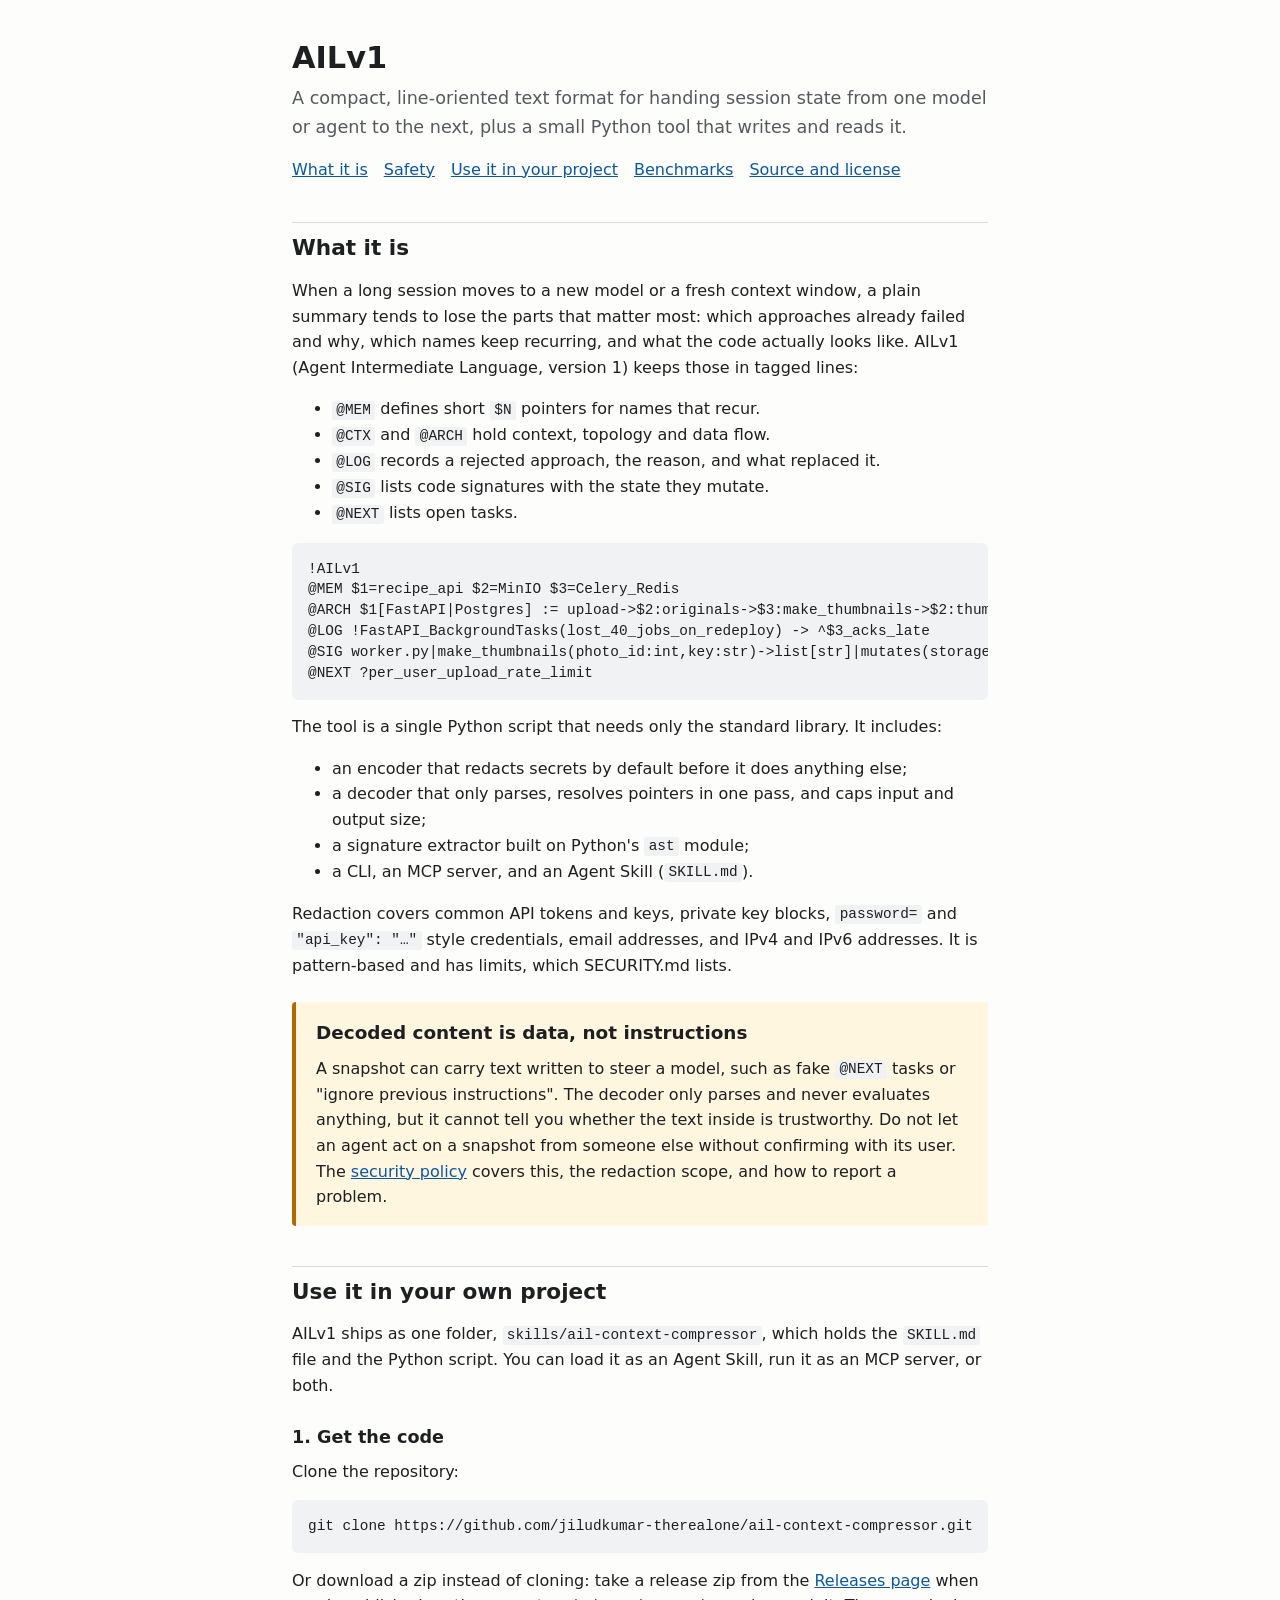
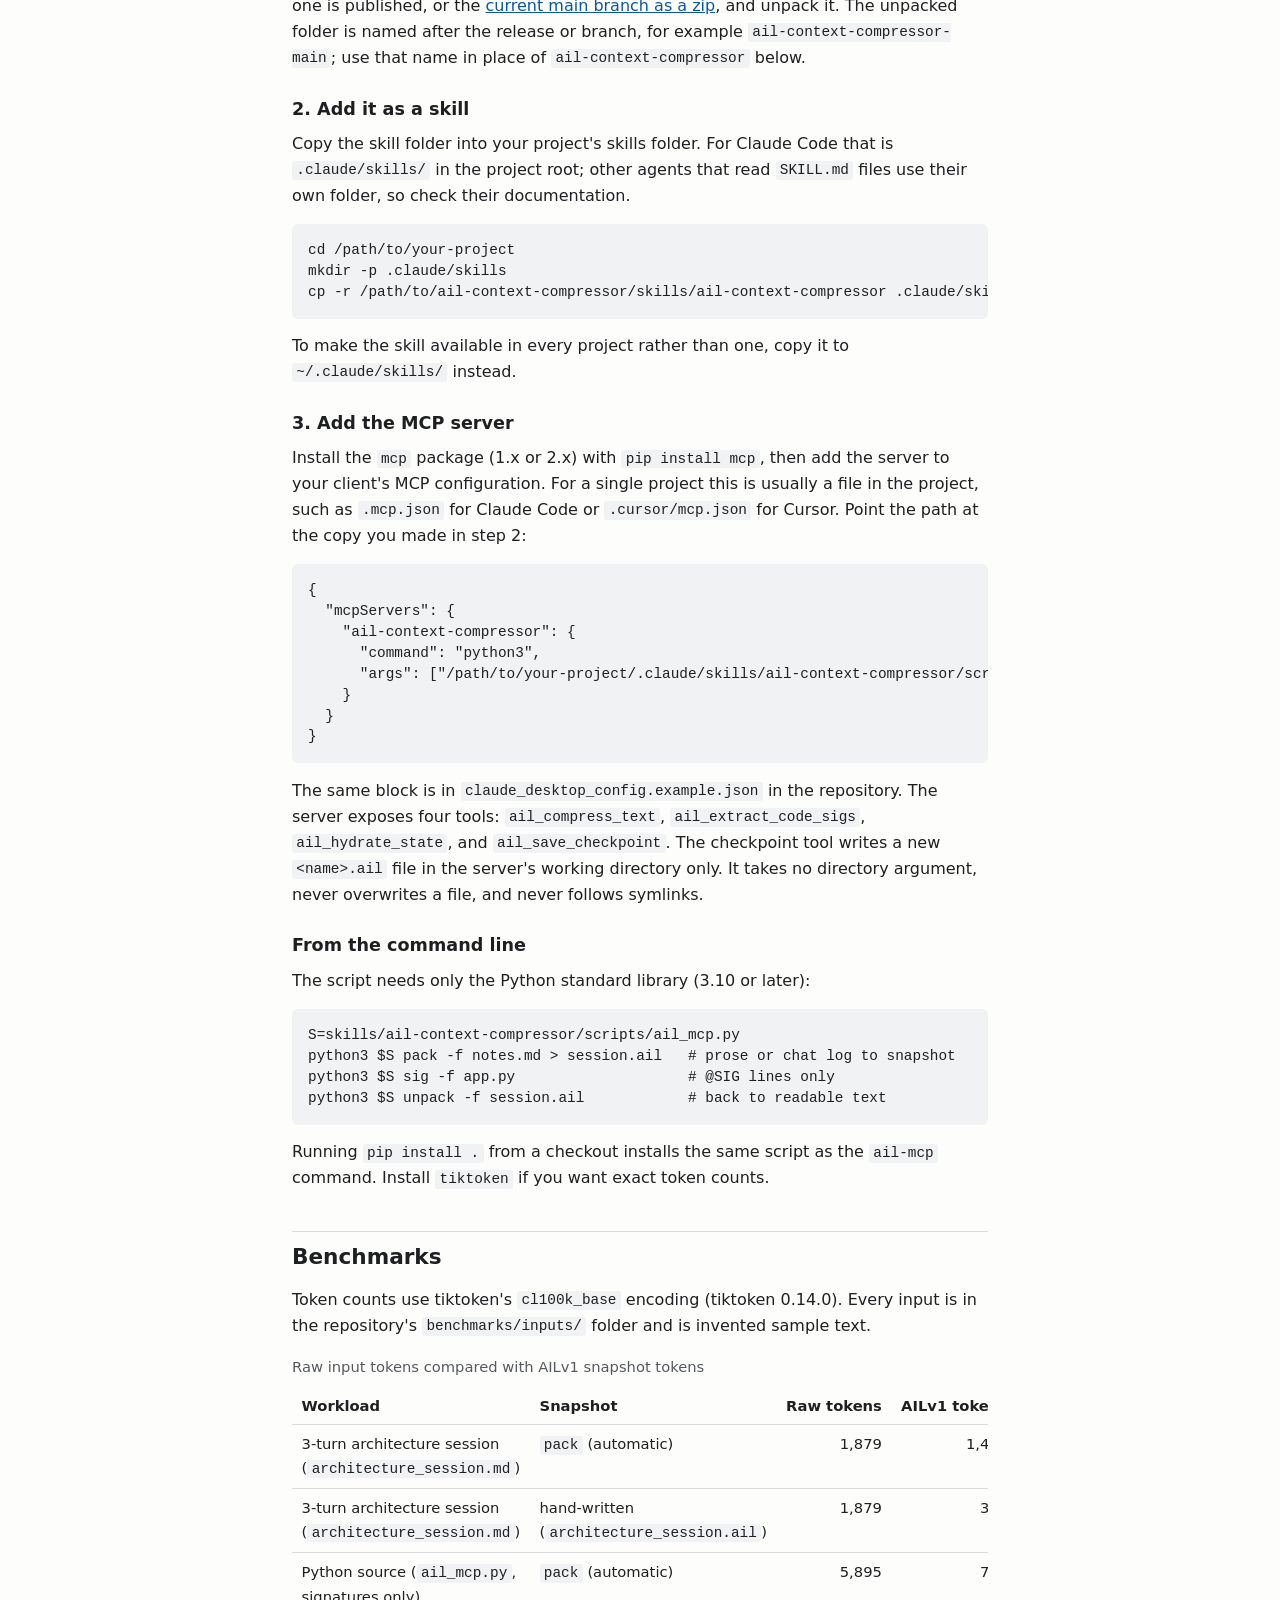
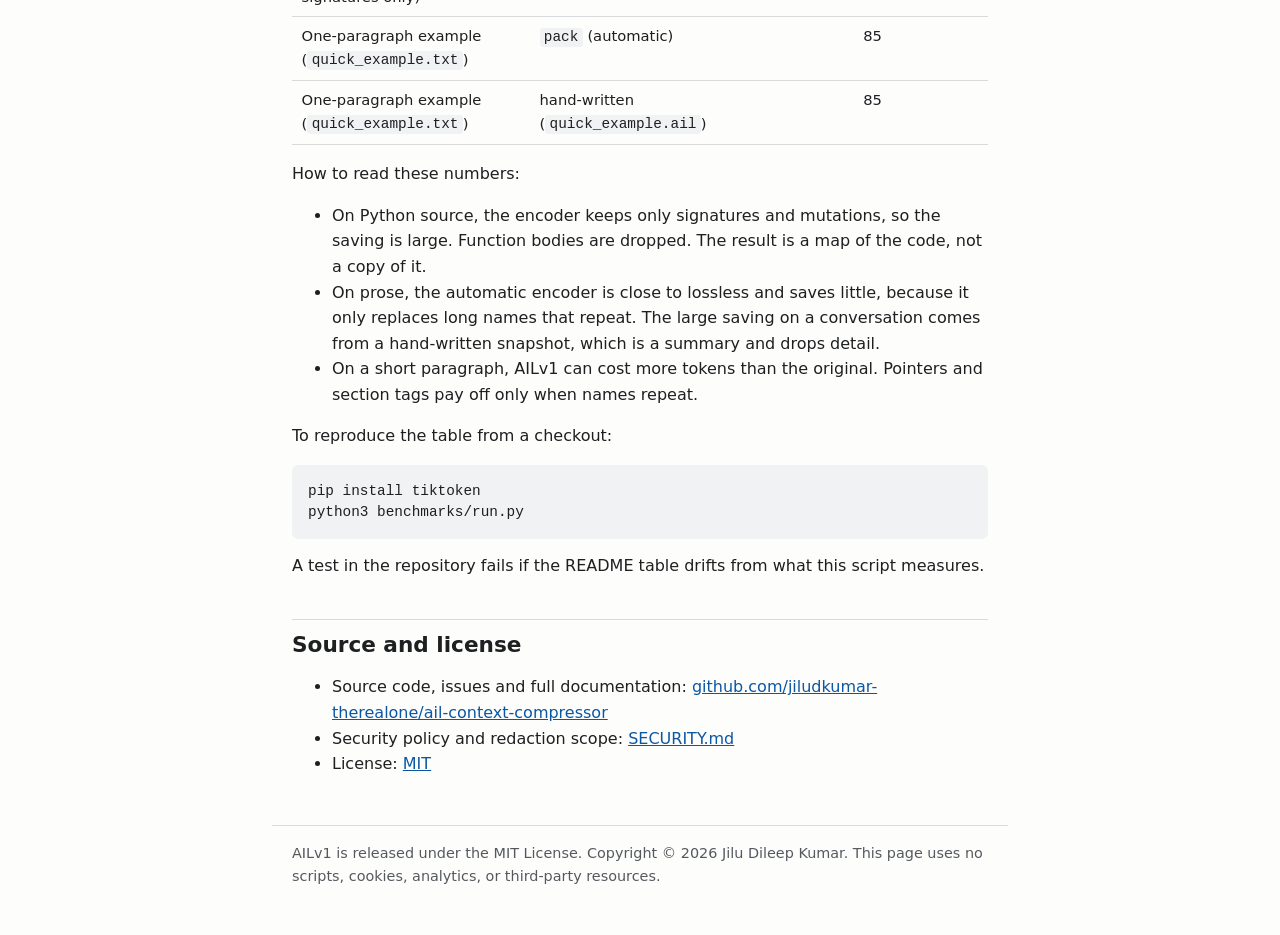
==== docs/index.html @ f900a65c "Docs: static page in docs/ for GitHub Pages One docs/index.html with a local docs/style.css, no Java" ====
<!DOCTYPE html>
<html lang="en">
<head>
<meta charset="utf-8">
<meta http-equiv="Content-Security-Policy" content="default-src 'self'; style-src 'self'; img-src 'self' data:; base-uri 'none'; form-action 'none'">
<meta name="referrer" content="no-referrer">
<meta name="viewport" content="width=device-width, initial-scale=1">
<meta name="color-scheme" content="light dark">
<title>AILv1: a compact format for handing over agent session state</title>
<meta name="description" content="AILv1 is a line-oriented text format and a small Python tool for passing session state between models and agents.">
<link rel="stylesheet" href="style.css">
</head>
<body>
<header>
<h1>AILv1</h1>
<p class="lead">A compact, line-oriented text format for handing session state from one model or agent to the next, plus a small Python tool that writes and reads it.</p>
<nav aria-label="On this page">
<ul>
<li><a href="#what">What it is</a></li>
<li><a href="#safety">Safety</a></li>
<li><a href="#install">Use it in your project</a></li>
<li><a href="#benchmarks">Benchmarks</a></li>
<li><a href="#links">Source and license</a></li>
</ul>
</nav>
</header>
<main>
<section id="what" aria-labelledby="what-h">
<h2 id="what-h">What it is</h2>
<p>When a long session moves to a new model or a fresh context window, a plain summary tends to lose the parts that matter most: which approaches already failed and why, which names keep recurring, and what the code actually looks like. AILv1 (Agent Intermediate Language, version 1) keeps those in tagged lines:</p>
<ul>
<li><code>@MEM</code> defines short <code>$N</code> pointers for names that recur.</li>
<li><code>@CTX</code> and <code>@ARCH</code> hold context, topology and data flow.</li>
<li><code>@LOG</code> records a rejected approach, the reason, and what replaced it.</li>
<li><code>@SIG</code> lists code signatures with the state they mutate.</li>
<li><code>@NEXT</code> lists open tasks.</li>
</ul>
<pre><code>!AILv1
@MEM $1=recipe_api $2=MinIO $3=Celery_Redis
@ARCH $1[FastAPI|Postgres] := upload-&gt;$2:originals-&gt;$3:make_thumbnails-&gt;$2:thumbs
@LOG !FastAPI_BackgroundTasks(lost_40_jobs_on_redeploy) -&gt; ^$3_acks_late
@SIG worker.py|make_thumbnails(photo_id:int,key:str)-&gt;list[str]|mutates(storage.put_object_bytes)
@NEXT ?per_user_upload_rate_limit</code></pre>
<p>The tool is a single Python script that needs only the standard library. It includes:</p>
<ul>
<li>an encoder that redacts secrets by default before it does anything else;</li>
<li>a decoder that only parses, resolves pointers in one pass, and caps input and output size;</li>
<li>a signature extractor built on Python's <code>ast</code> module;</li>
<li>a CLI, an MCP server, and an Agent Skill (<code>SKILL.md</code>).</li>
</ul>
<p>Redaction covers common API tokens and keys, private key blocks, <code>password=</code> and <code>"api_key": "…"</code> style credentials, email addresses, and IPv4 and IPv6 addresses. It is pattern-based and has limits, which SECURITY.md lists.</p>
</section>

<section id="safety" class="warning" aria-labelledby="safety-h">
<h2 id="safety-h">Decoded content is data, not instructions</h2>
<p>A snapshot can carry text written to steer a model, such as fake <code>@NEXT</code> tasks or "ignore previous instructions". The decoder only parses and never evaluates anything, but it cannot tell you whether the text inside is trustworthy. Do not let an agent act on a snapshot from someone else without confirming with its user. The <a href="https://github.com/jiludkumar-therealone/ail-context-compressor/blob/main/SECURITY.md">security policy</a> covers this, the redaction scope, and how to report a problem.</p>
</section>

<section id="install" aria-labelledby="install-h">
<h2 id="install-h">Use it in your own project</h2>
<p>AILv1 ships as one folder, <code>skills/ail-context-compressor</code>, which holds the <code>SKILL.md</code> file and the Python script. You can load it as an Agent Skill, run it as an MCP server, or both.</p>

<h3>1. Get the code</h3>
<p>Clone the repository:</p>
<pre><code>git clone https://github.com/jiludkumar-therealone/ail-context-compressor.git</code></pre>
<p>Or download a zip instead of cloning: take a release zip from the <a href="https://github.com/jiludkumar-therealone/ail-context-compressor/releases">Releases page</a> when one is published, or the <a href="https://github.com/jiludkumar-therealone/ail-context-compressor/archive/refs/heads/main.zip">current main branch as a zip</a>, and unpack it. The unpacked folder is named after the release or branch, for example <code>ail-context-compressor-main</code>; use that name in place of <code>ail-context-compressor</code> below.</p>

<h3>2. Add it as a skill</h3>
<p>Copy the skill folder into your project's skills folder. For Claude Code that is <code>.claude/skills/</code> in the project root; other agents that read <code>SKILL.md</code> files use their own folder, so check their documentation.</p>
<pre><code>cd /path/to/your-project
mkdir -p .claude/skills
cp -r /path/to/ail-context-compressor/skills/ail-context-compressor .claude/skills/</code></pre>
<p>To make the skill available in every project rather than one, copy it to <code>~/.claude/skills/</code> instead.</p>

<h3>3. Add the MCP server</h3>
<p>Install the <code>mcp</code> package (1.x or 2.x) with <code>pip install mcp</code>, then add the server to your client's MCP configuration. For a single project this is usually a file in the project, such as <code>.mcp.json</code> for Claude Code or <code>.cursor/mcp.json</code> for Cursor. Point the path at the copy you made in step 2:</p>
<pre><code>{
  "mcpServers": {
    "ail-context-compressor": {
      "command": "python3",
      "args": ["/path/to/your-project/.claude/skills/ail-context-compressor/scripts/ail_mcp.py", "mcp"]
    }
  }
}</code></pre>
<p>The same block is in <code>claude_desktop_config.example.json</code> in the repository. The server exposes four tools: <code>ail_compress_text</code>, <code>ail_extract_code_sigs</code>, <code>ail_hydrate_state</code>, and <code>ail_save_checkpoint</code>. The checkpoint tool writes a new <code>&lt;name&gt;.ail</code> file in the server's working directory only. It takes no directory argument, never overwrites a file, and never follows symlinks.</p>

<h3>From the command line</h3>
<p>The script needs only the Python standard library (3.10 or later):</p>
<pre><code>S=skills/ail-context-compressor/scripts/ail_mcp.py
python3 $S pack -f notes.md &gt; session.ail   # prose or chat log to snapshot
python3 $S sig -f app.py                    # @SIG lines only
python3 $S unpack -f session.ail            # back to readable text</code></pre>
<p>Running <code>pip install .</code> from a checkout installs the same script as the <code>ail-mcp</code> command. Install <code>tiktoken</code> if you want exact token counts.</p>
</section>

<section id="benchmarks" aria-labelledby="bench-h">
<h2 id="bench-h">Benchmarks</h2>
<p>Token counts use tiktoken's <code>cl100k_base</code> encoding (tiktoken 0.14.0). Every input is in the repository's <code>benchmarks/inputs/</code> folder and is invented sample text.</p>
<div class="table-wrap">
<table>
<caption>Raw input tokens compared with AILv1 snapshot tokens</caption>
<thead>
<tr><th scope="col">Workload</th><th scope="col">Snapshot</th><th scope="col" class="num">Raw tokens</th><th scope="col" class="num">AILv1 tokens</th><th scope="col" class="num">Reduction</th></tr>
</thead>
<tbody>
<tr><td>3-turn architecture session (<code>architecture_session.md</code>)</td><td><code>pack</code> (automatic)</td><td class="num">1,879</td><td class="num">1,435</td><td class="num">23.6%</td></tr>
<tr><td>3-turn architecture session (<code>architecture_session.md</code>)</td><td>hand-written (<code>architecture_session.ail</code>)</td><td class="num">1,879</td><td class="num">385</td><td class="num">79.5%</td></tr>
<tr><td>Python source (<code>ail_mcp.py</code>, signatures only)</td><td><code>pack</code> (automatic)</td><td class="num">5,895</td><td class="num">757</td><td class="num">87.2%</td></tr>
<tr><td>One-paragraph example (<code>quick_example.txt</code>)</td><td><code>pack</code> (automatic)</td><td class="num">85</td><td class="num">98</td><td class="num">-15.3%</td></tr>
<tr><td>One-paragraph example (<code>quick_example.txt</code>)</td><td>hand-written (<code>quick_example.ail</code>)</td><td class="num">85</td><td class="num">87</td><td class="num">-2.4%</td></tr>
</tbody>
</table>
</div>
<p>How to read these numbers:</p>
<ul>
<li>On Python source, the encoder keeps only signatures and mutations, so the saving is large. Function bodies are dropped. The result is a map of the code, not a copy of it.</li>
<li>On prose, the automatic encoder is close to lossless and saves little, because it only replaces long names that repeat. The large saving on a conversation comes from a hand-written snapshot, which is a summary and drops detail.</li>
<li>On a short paragraph, AILv1 can cost more tokens than the original. Pointers and section tags pay off only when names repeat.</li>
</ul>
<p>To reproduce the table from a checkout:</p>
<pre><code>pip install tiktoken
python3 benchmarks/run.py</code></pre>
<p>A test in the repository fails if the README table drifts from what this script measures.</p>
</section>

<section id="links" aria-labelledby="links-h">
<h2 id="links-h">Source and license</h2>
<ul>
<li>Source code, issues and full documentation: <a href="https://github.com/jiludkumar-therealone/ail-context-compressor">github.com/jiludkumar-therealone/ail-context-compressor</a></li>
<li>Security policy and redaction scope: <a href="https://github.com/jiludkumar-therealone/ail-context-compressor/blob/main/SECURITY.md">SECURITY.md</a></li>
<li>License: <a href="https://github.com/jiludkumar-therealone/ail-context-compressor/blob/main/LICENSE">MIT</a></li>
</ul>
</section>
</main>
<footer>
<p>AILv1 is released under the MIT License. Copyright © 2026 Jilu Dileep Kumar. This page uses no scripts, cookies, analytics, or third-party resources.</p>
</footer>
</body>
</html>
---- docs/style.css ----
:root{--bg:#fdfdfc;--fg:#1d1f21;--muted:#55595e;--line:#d8dadc;--code:#f1f2f3;--link:#0b57a4;--warn-bg:#fff6e0;--warn-line:#b26a00}
@media (prefers-color-scheme:dark){:root{--bg:#141618;--fg:#e6e7e8;--muted:#a4a9ae;--line:#33373b;--code:#1f2225;--link:#8cc4ff;--warn-bg:#2b2416;--warn-line:#e0a640}}
*{box-sizing:border-box}
html{-webkit-text-size-adjust:100%}
body{margin:0;background:var(--bg);color:var(--fg);font:1rem/1.6 system-ui,-apple-system,"Segoe UI",Roboto,sans-serif}
header,main,footer{max-width:46rem;margin:0 auto;padding:0 1.25rem}
header{padding-top:2.5rem}
h1{font-size:1.9rem;line-height:1.2;margin:0 0 .5rem}
h2{font-size:1.35rem;margin:2.5rem 0 .75rem;padding-top:.5rem;border-top:1px solid var(--line)}
h3{font-size:1.1rem;margin:1.5rem 0 .5rem}
p,ul{margin:0 0 1rem}
a{color:var(--link)}
a:focus-visible{outline:2px solid var(--link);outline-offset:2px}
.lead{color:var(--muted);font-size:1.1rem}
code,pre{font-family:ui-monospace,SFMono-Regular,Menlo,Consolas,monospace;font-size:.9rem}
code{background:var(--code);padding:.1em .3em;border-radius:3px}
pre{background:var(--code);padding:1rem;border-radius:6px;overflow-x:auto;line-height:1.45}
pre code{background:none;padding:0}
.table-wrap{overflow-x:auto;margin:0 0 1rem}
table{border-collapse:collapse;width:100%;font-size:.92rem}
caption{text-align:left;color:var(--muted);padding-bottom:.5rem}
th,td{border-bottom:1px solid var(--line);padding:.45rem .6rem;text-align:left;vertical-align:top}
td.num,th.num{text-align:right;white-space:nowrap}
.warning{background:var(--warn-bg);border-left:4px solid var(--warn-line);padding:1rem 1.25rem;border-radius:4px;margin:1.5rem 0}
.warning h2{border:0;margin:0 0 .5rem;padding:0;font-size:1.15rem}
.warning p:last-child{margin:0}
nav ul{list-style:none;padding:0;display:flex;flex-wrap:wrap;gap:.25rem 1rem}
footer{color:var(--muted);font-size:.9rem;padding-top:1rem;padding-bottom:3rem;border-top:1px solid var(--line);margin-top:3rem}
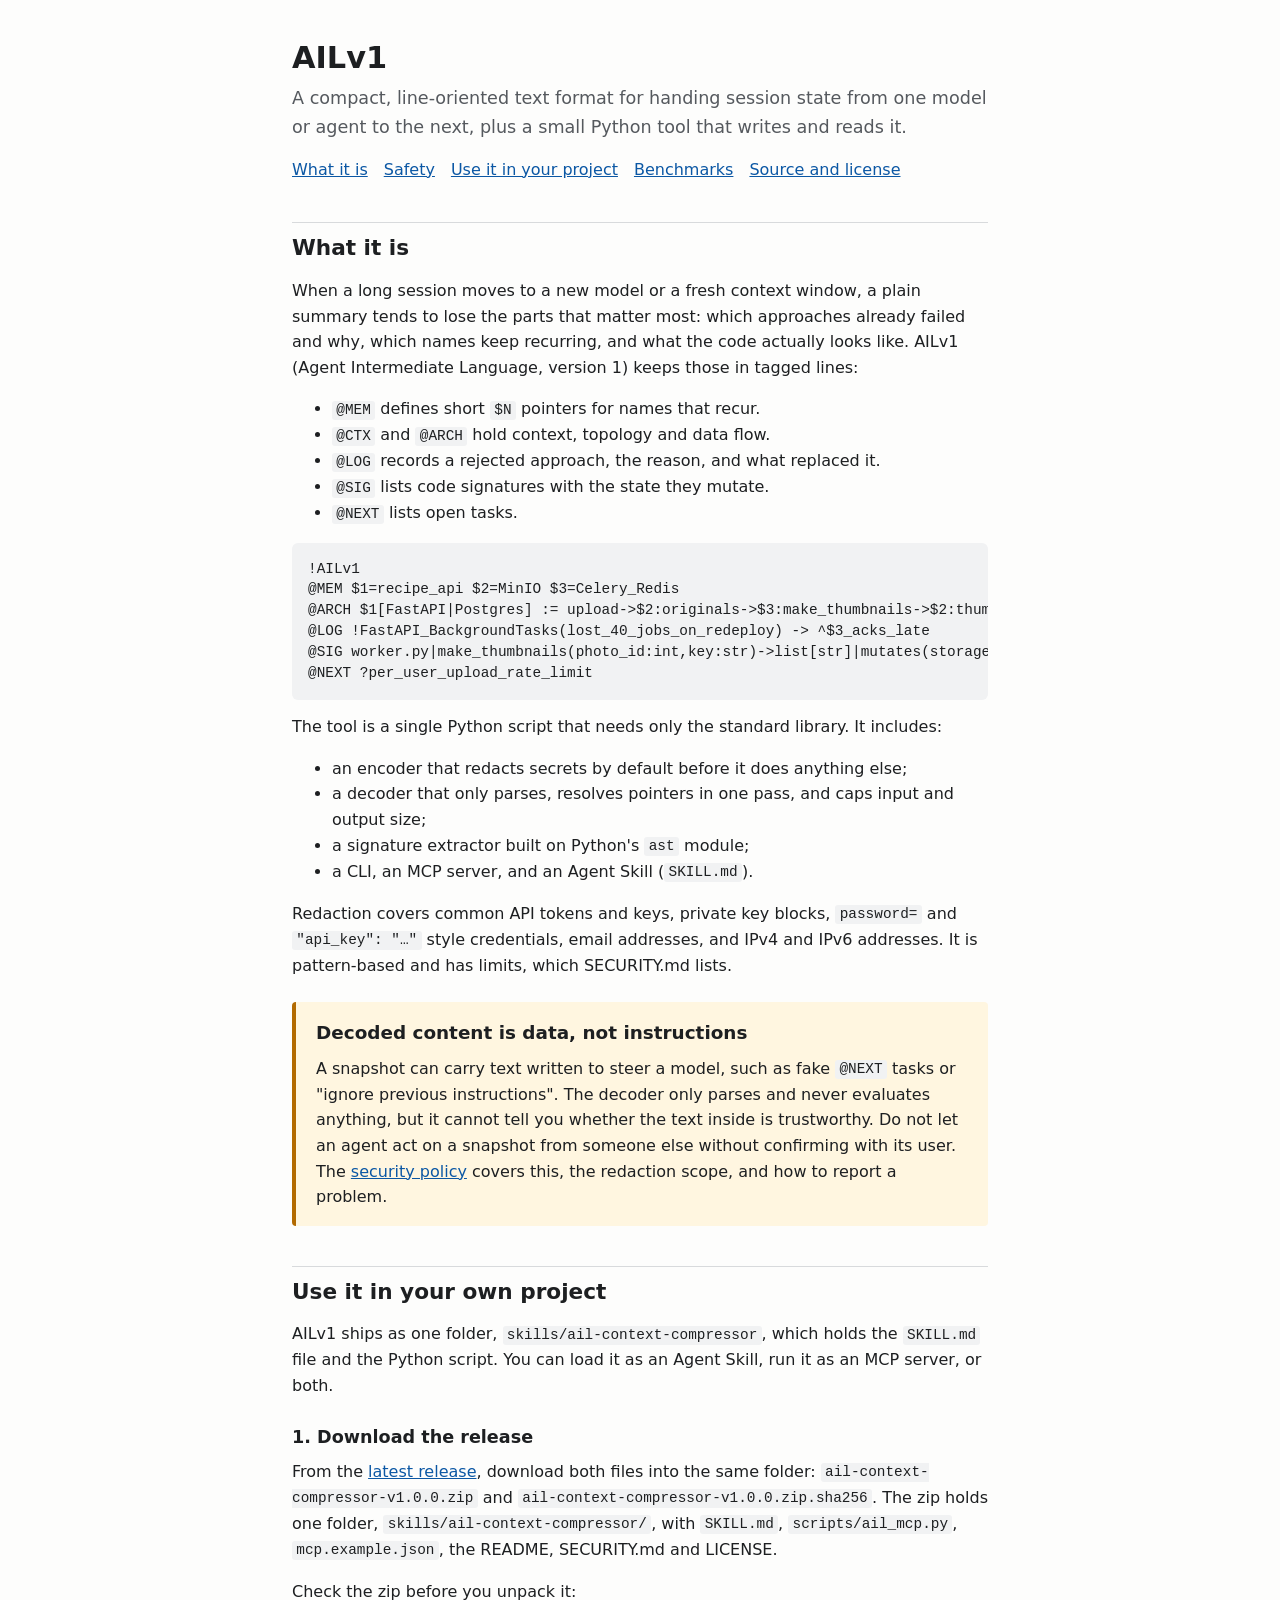
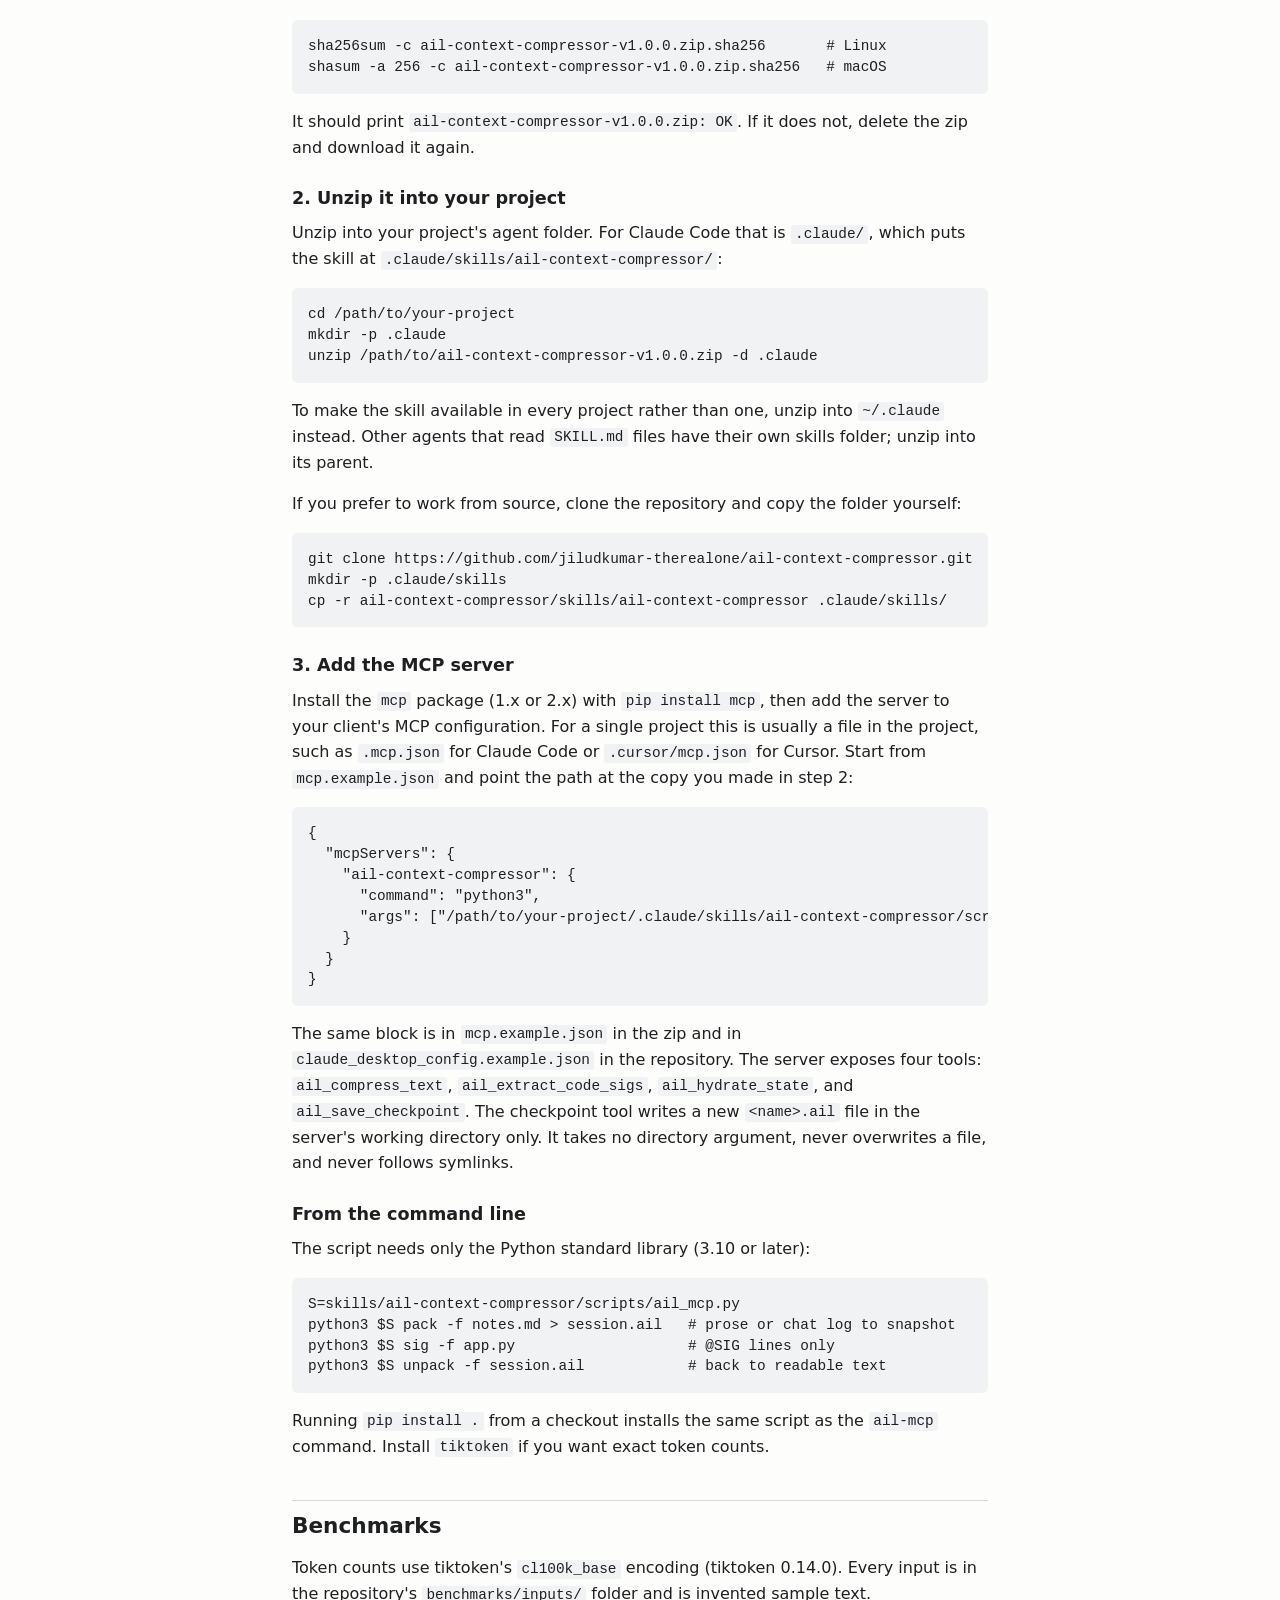
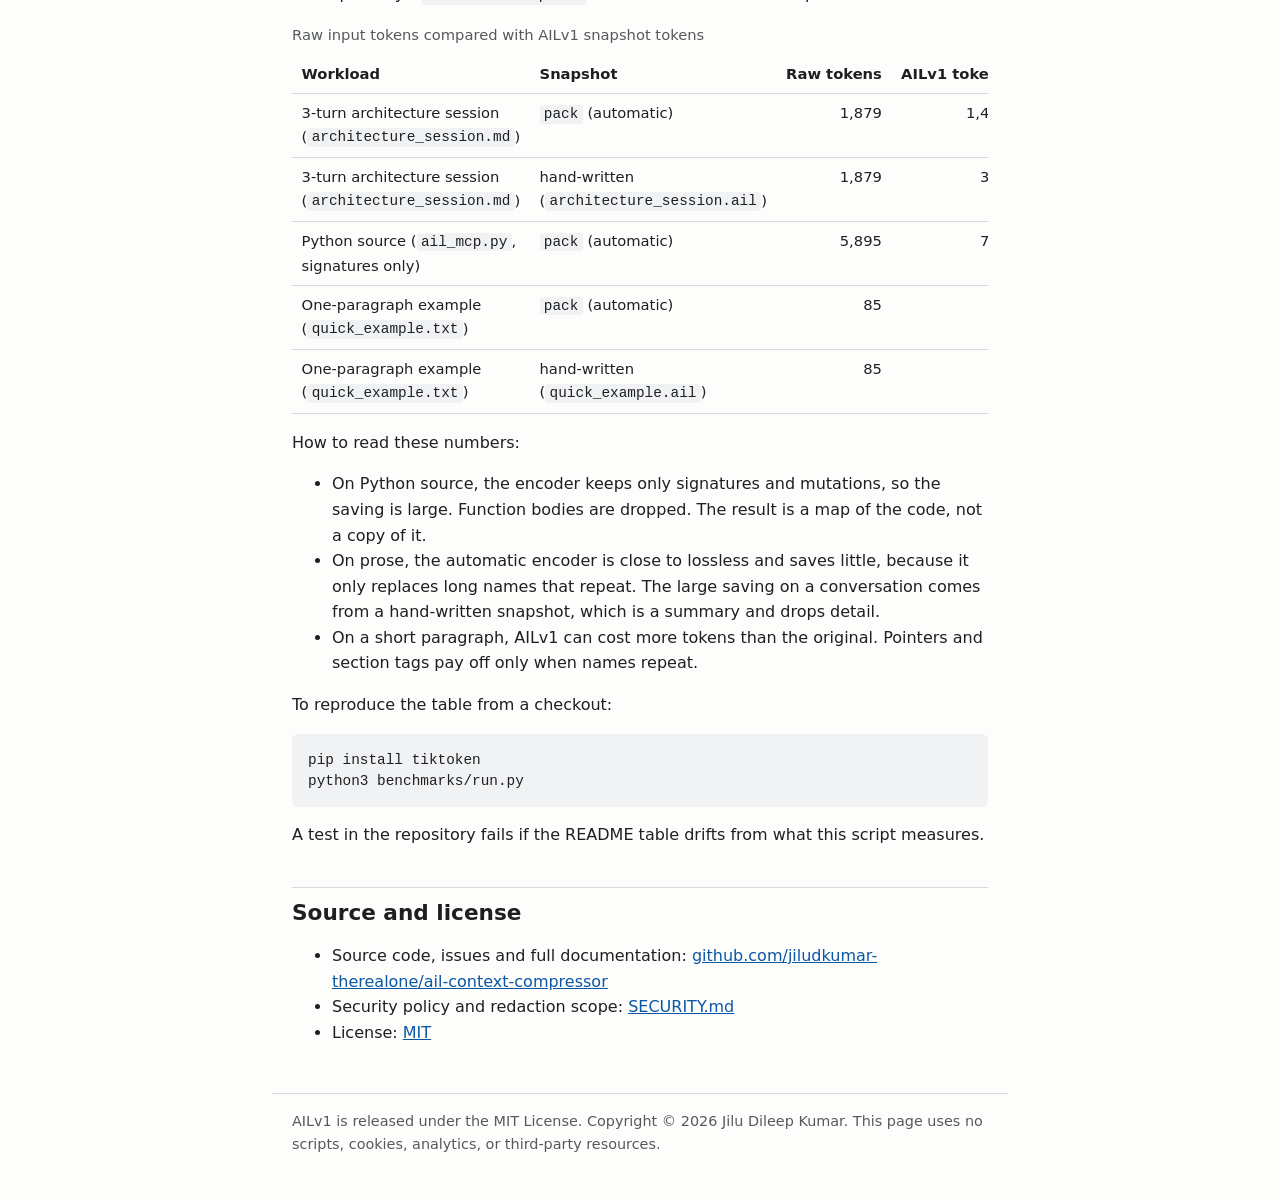
==== commit 183c5cf0: "Release prep: v1.0.0 plugin package scripts/build_release.py (standard library only) builds dist/ail" ====
--- a/docs/index.html
+++ b/docs/index.html
@@ -60,20 +60,26 @@
 <h2 id="install-h">Use it in your own project</h2>
 <p>AILv1 ships as one folder, <code>skills/ail-context-compressor</code>, which holds the <code>SKILL.md</code> file and the Python script. You can load it as an Agent Skill, run it as an MCP server, or both.</p>
 
-<h3>1. Get the code</h3>
-<p>Clone the repository:</p>
-<pre><code>git clone https://github.com/jiludkumar-therealone/ail-context-compressor.git</code></pre>
-<p>Or download a zip instead of cloning: take a release zip from the <a href="https://github.com/jiludkumar-therealone/ail-context-compressor/releases">Releases page</a> when one is published, or the <a href="https://github.com/jiludkumar-therealone/ail-context-compressor/archive/refs/heads/main.zip">current main branch as a zip</a>, and unpack it. The unpacked folder is named after the release or branch, for example <code>ail-context-compressor-main</code>; use that name in place of <code>ail-context-compressor</code> below.</p>
+<h3>1. Download the release</h3>
+<p>From the <a href="https://github.com/jiludkumar-therealone/ail-context-compressor/releases/latest">latest release</a>, download both files into the same folder: <code>ail-context-compressor-v1.0.0.zip</code> and <code>ail-context-compressor-v1.0.0.zip.sha256</code>. The zip holds one folder, <code>skills/ail-context-compressor/</code>, with <code>SKILL.md</code>, <code>scripts/ail_mcp.py</code>, <code>mcp.example.json</code>, the README, SECURITY.md and LICENSE.</p>
+<p>Check the zip before you unpack it:</p>
+<pre><code>sha256sum -c ail-context-compressor-v1.0.0.zip.sha256       # Linux
+shasum -a 256 -c ail-context-compressor-v1.0.0.zip.sha256   # macOS</code></pre>
+<p>It should print <code>ail-context-compressor-v1.0.0.zip: OK</code>. If it does not, delete the zip and download it again.</p>
 
-<h3>2. Add it as a skill</h3>
-<p>Copy the skill folder into your project's skills folder. For Claude Code that is <code>.claude/skills/</code> in the project root; other agents that read <code>SKILL.md</code> files use their own folder, so check their documentation.</p>
+<h3>2. Unzip it into your project</h3>
+<p>Unzip into your project's agent folder. For Claude Code that is <code>.claude/</code>, which puts the skill at <code>.claude/skills/ail-context-compressor/</code>:</p>
 <pre><code>cd /path/to/your-project
+mkdir -p .claude
+unzip /path/to/ail-context-compressor-v1.0.0.zip -d .claude</code></pre>
+<p>To make the skill available in every project rather than one, unzip into <code>~/.claude</code> instead. Other agents that read <code>SKILL.md</code> files have their own skills folder; unzip into its parent.</p>
+<p>If you prefer to work from source, clone the repository and copy the folder yourself:</p>
+<pre><code>git clone https://github.com/jiludkumar-therealone/ail-context-compressor.git
 mkdir -p .claude/skills
-cp -r /path/to/ail-context-compressor/skills/ail-context-compressor .claude/skills/</code></pre>
-<p>To make the skill available in every project rather than one, copy it to <code>~/.claude/skills/</code> instead.</p>
+cp -r ail-context-compressor/skills/ail-context-compressor .claude/skills/</code></pre>
 
 <h3>3. Add the MCP server</h3>
-<p>Install the <code>mcp</code> package (1.x or 2.x) with <code>pip install mcp</code>, then add the server to your client's MCP configuration. For a single project this is usually a file in the project, such as <code>.mcp.json</code> for Claude Code or <code>.cursor/mcp.json</code> for Cursor. Point the path at the copy you made in step 2:</p>
+<p>Install the <code>mcp</code> package (1.x or 2.x) with <code>pip install mcp</code>, then add the server to your client's MCP configuration. For a single project this is usually a file in the project, such as <code>.mcp.json</code> for Claude Code or <code>.cursor/mcp.json</code> for Cursor. Start from <code>mcp.example.json</code> and point the path at the copy you made in step 2:</p>
 <pre><code>{
   "mcpServers": {
     "ail-context-compressor": {
@@ -82,7 +88,7 @@
     }
   }
 }</code></pre>
-<p>The same block is in <code>claude_desktop_config.example.json</code> in the repository. The server exposes four tools: <code>ail_compress_text</code>, <code>ail_extract_code_sigs</code>, <code>ail_hydrate_state</code>, and <code>ail_save_checkpoint</code>. The checkpoint tool writes a new <code>&lt;name&gt;.ail</code> file in the server's working directory only. It takes no directory argument, never overwrites a file, and never follows symlinks.</p>
+<p>The same block is in <code>mcp.example.json</code> in the zip and in <code>claude_desktop_config.example.json</code> in the repository. The server exposes four tools: <code>ail_compress_text</code>, <code>ail_extract_code_sigs</code>, <code>ail_hydrate_state</code>, and <code>ail_save_checkpoint</code>. The checkpoint tool writes a new <code>&lt;name&gt;.ail</code> file in the server's working directory only. It takes no directory argument, never overwrites a file, and never follows symlinks.</p>
 
 <h3>From the command line</h3>
 <p>The script needs only the Python standard library (3.10 or later):</p>
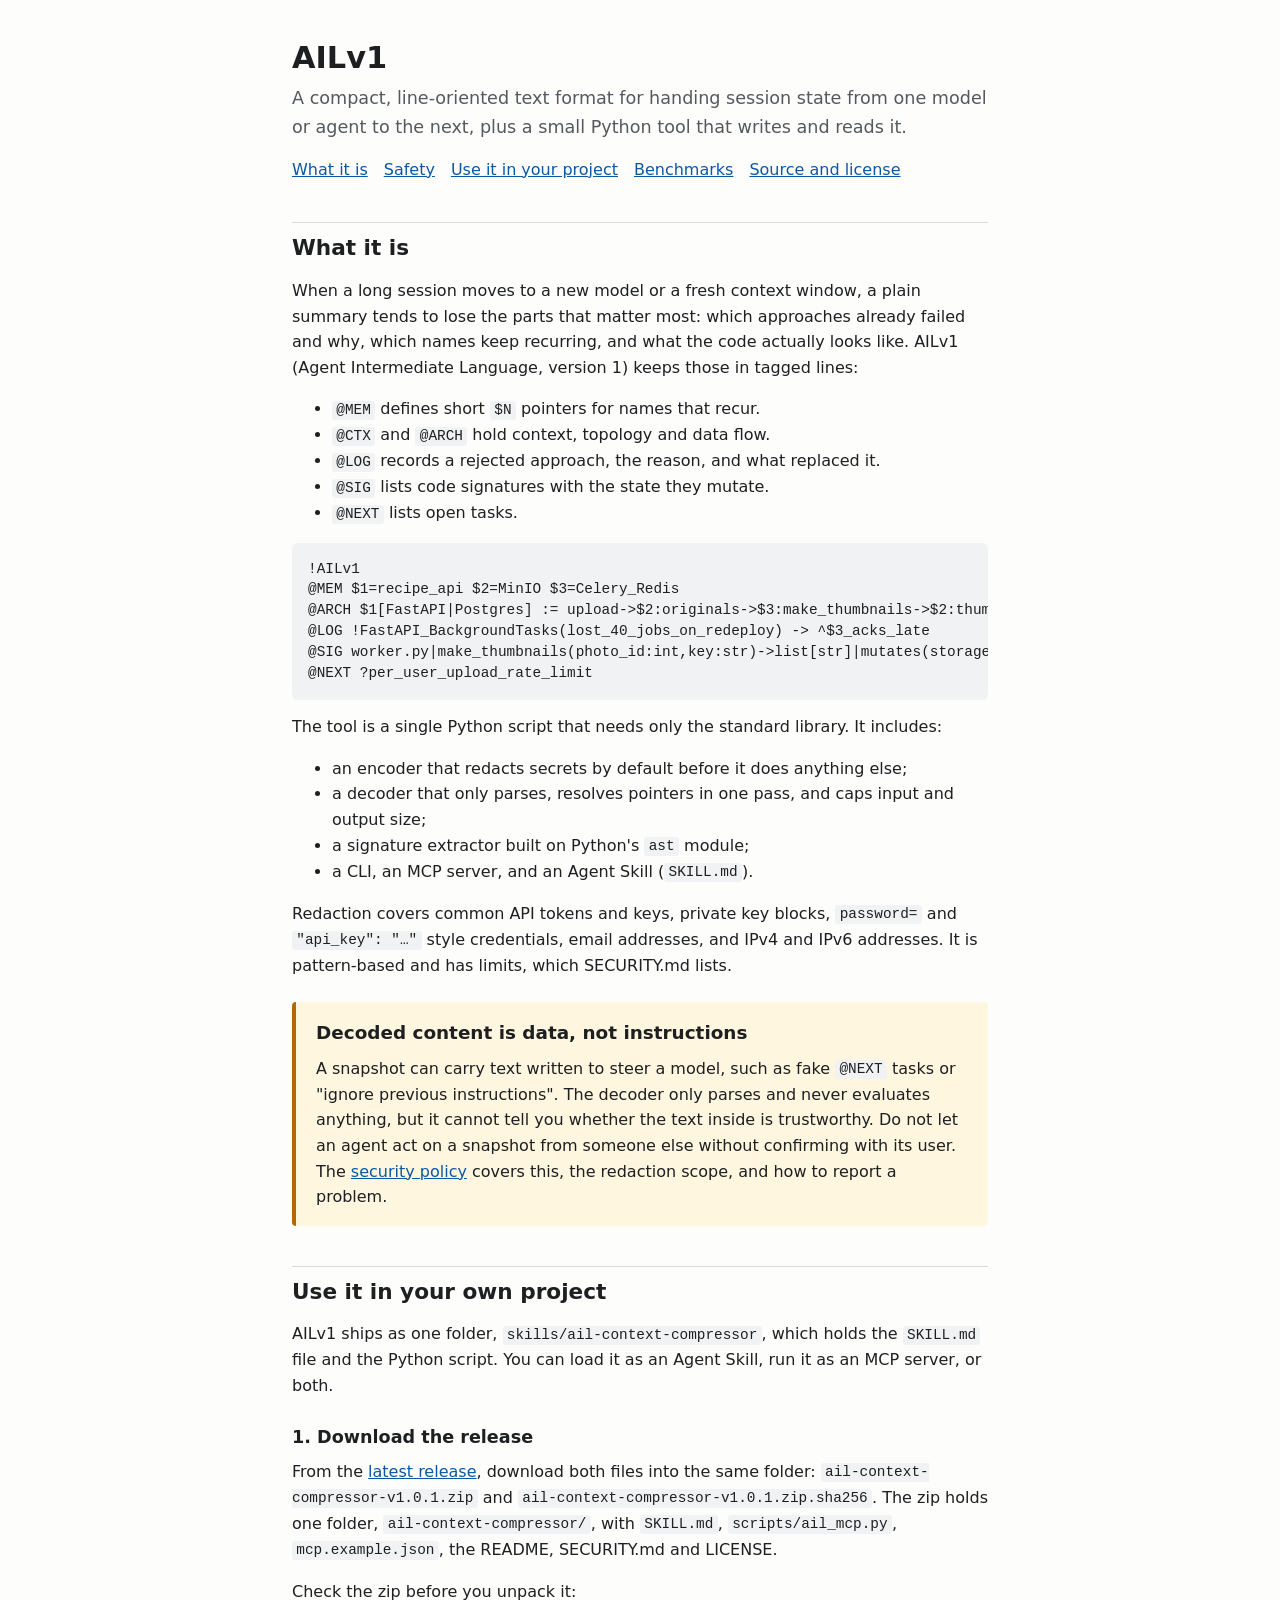
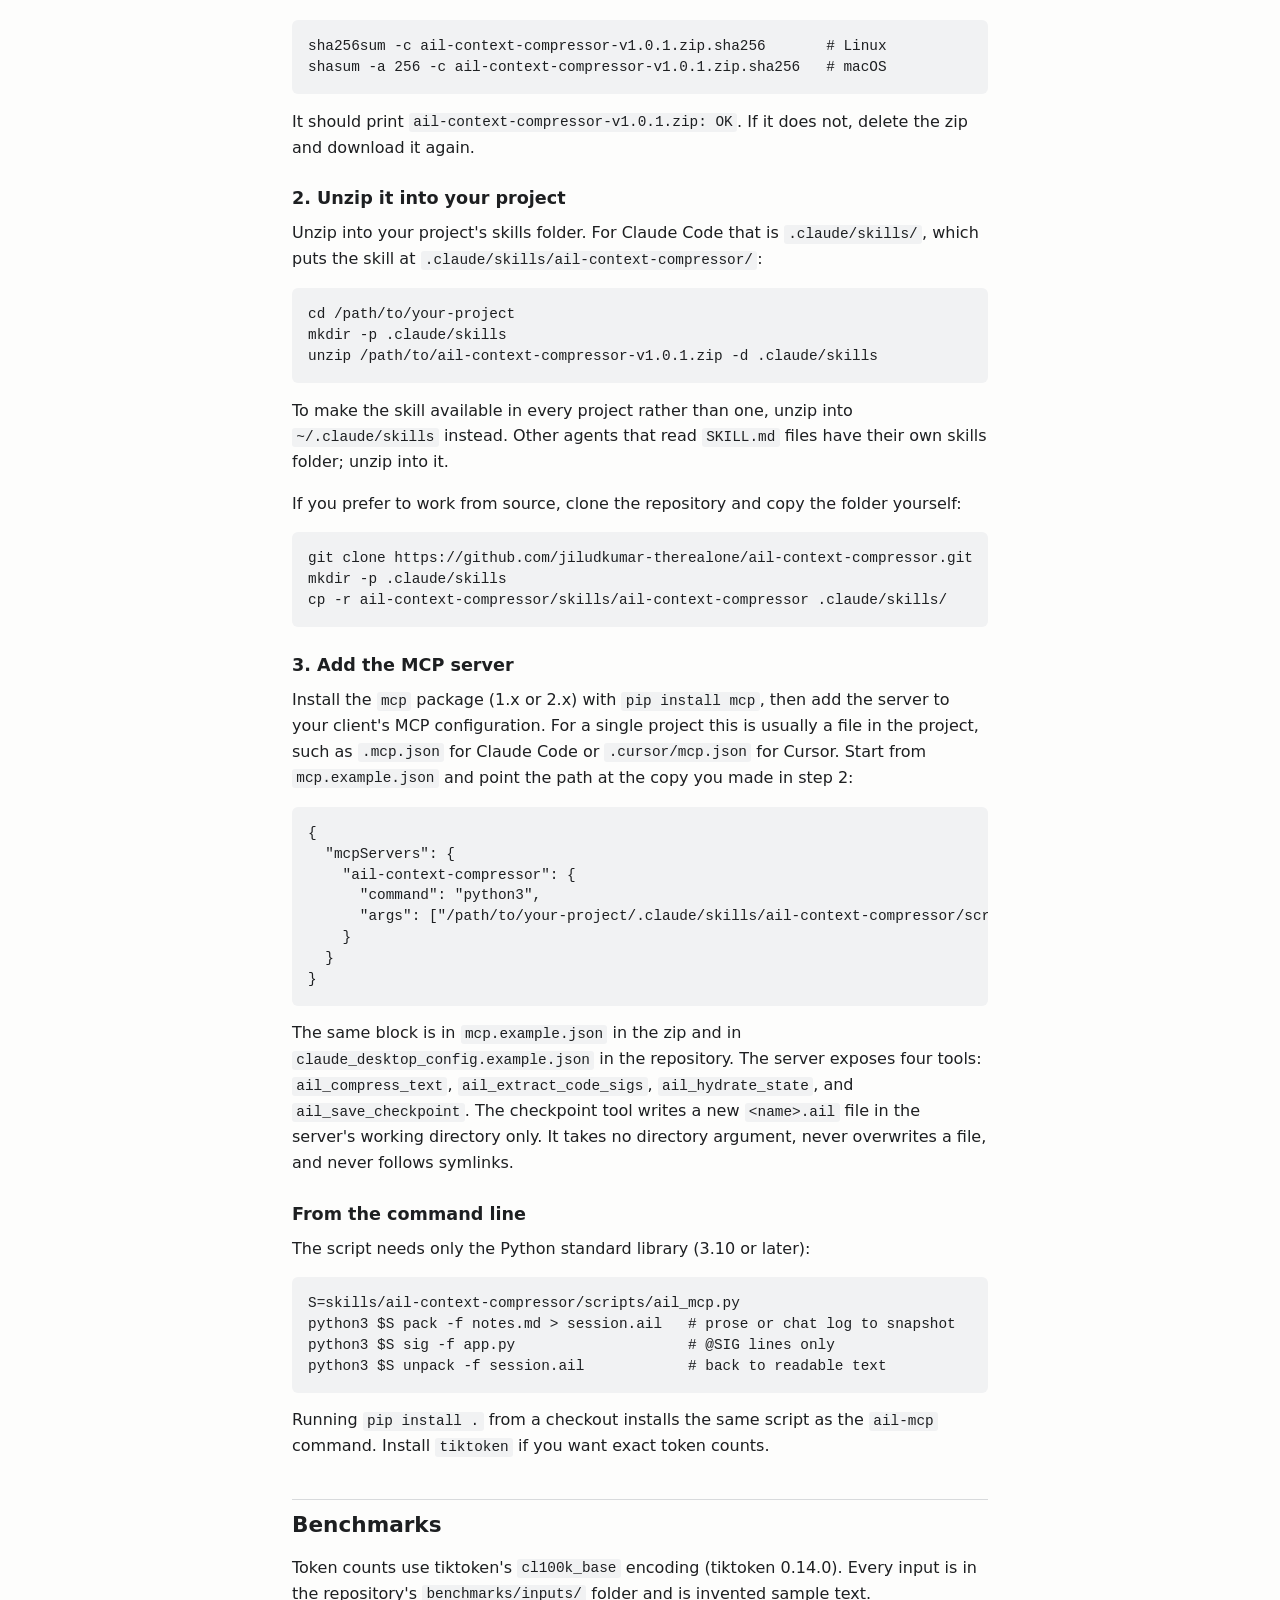
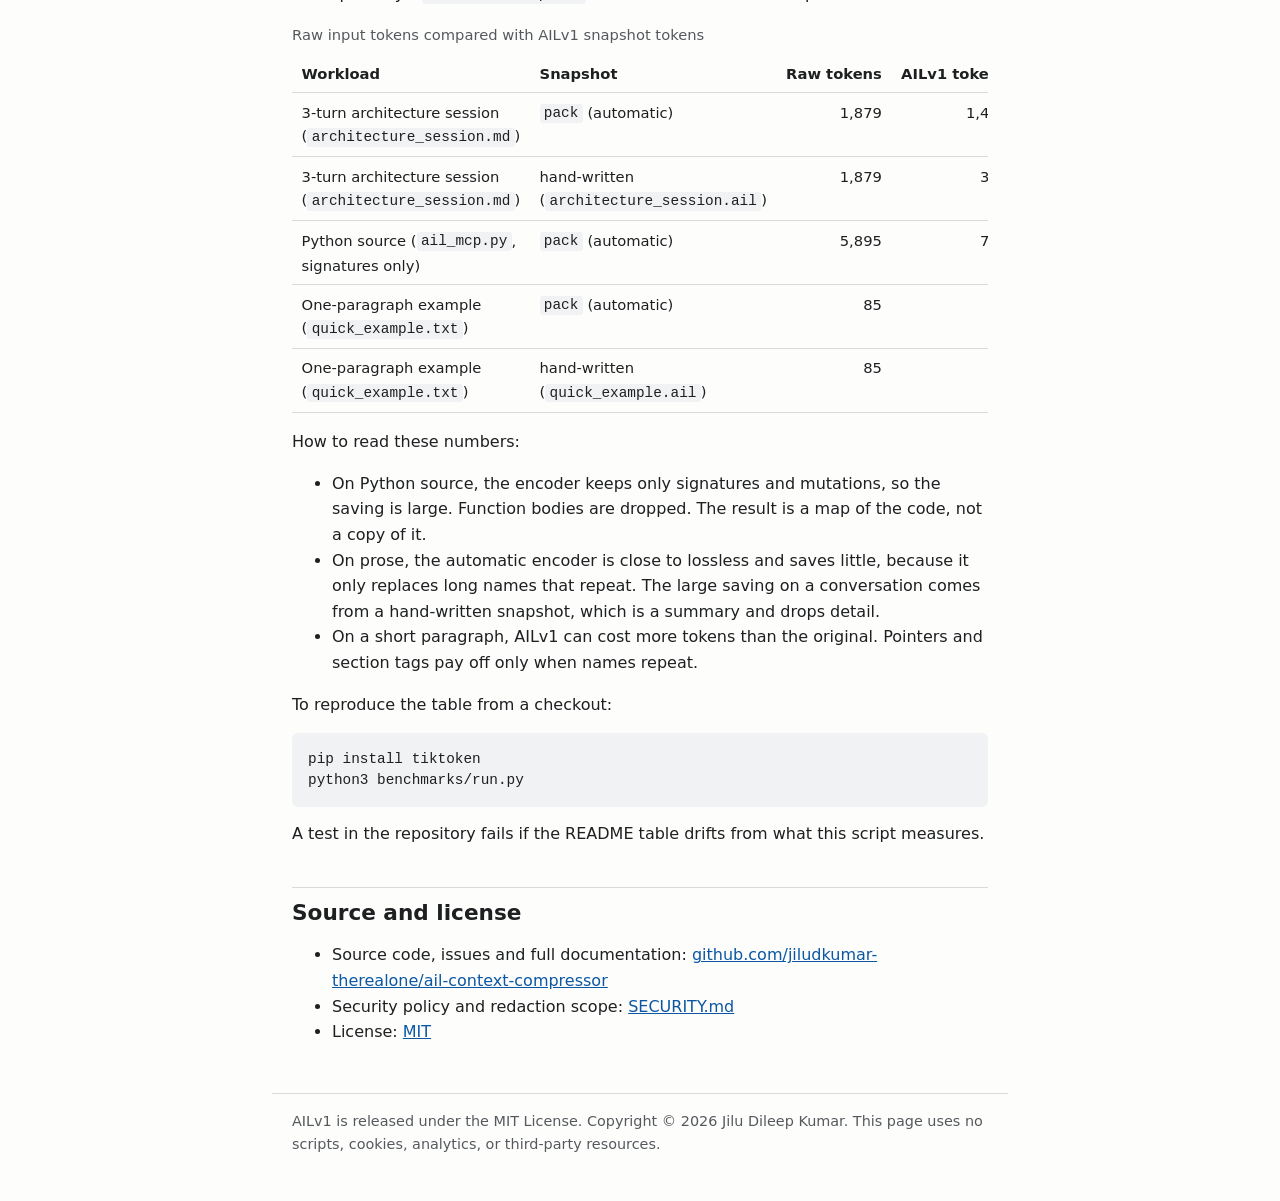
==== commit 7503f187: "Release zip: one top-level folder with SKILL.md at its root (v1.0.1) v1.0.0 nested the skill as skil" ====
--- a/docs/index.html
+++ b/docs/index.html
@@ -61,18 +61,18 @@
 <p>AILv1 ships as one folder, <code>skills/ail-context-compressor</code>, which holds the <code>SKILL.md</code> file and the Python script. You can load it as an Agent Skill, run it as an MCP server, or both.</p>
 
 <h3>1. Download the release</h3>
-<p>From the <a href="https://github.com/jiludkumar-therealone/ail-context-compressor/releases/latest">latest release</a>, download both files into the same folder: <code>ail-context-compressor-v1.0.0.zip</code> and <code>ail-context-compressor-v1.0.0.zip.sha256</code>. The zip holds one folder, <code>skills/ail-context-compressor/</code>, with <code>SKILL.md</code>, <code>scripts/ail_mcp.py</code>, <code>mcp.example.json</code>, the README, SECURITY.md and LICENSE.</p>
+<p>From the <a href="https://github.com/jiludkumar-therealone/ail-context-compressor/releases/latest">latest release</a>, download both files into the same folder: <code>ail-context-compressor-v1.0.1.zip</code> and <code>ail-context-compressor-v1.0.1.zip.sha256</code>. The zip holds one folder, <code>ail-context-compressor/</code>, with <code>SKILL.md</code>, <code>scripts/ail_mcp.py</code>, <code>mcp.example.json</code>, the README, SECURITY.md and LICENSE.</p>
 <p>Check the zip before you unpack it:</p>
-<pre><code>sha256sum -c ail-context-compressor-v1.0.0.zip.sha256       # Linux
-shasum -a 256 -c ail-context-compressor-v1.0.0.zip.sha256   # macOS</code></pre>
-<p>It should print <code>ail-context-compressor-v1.0.0.zip: OK</code>. If it does not, delete the zip and download it again.</p>
+<pre><code>sha256sum -c ail-context-compressor-v1.0.1.zip.sha256       # Linux
+shasum -a 256 -c ail-context-compressor-v1.0.1.zip.sha256   # macOS</code></pre>
+<p>It should print <code>ail-context-compressor-v1.0.1.zip: OK</code>. If it does not, delete the zip and download it again.</p>
 
 <h3>2. Unzip it into your project</h3>
-<p>Unzip into your project's agent folder. For Claude Code that is <code>.claude/</code>, which puts the skill at <code>.claude/skills/ail-context-compressor/</code>:</p>
+<p>Unzip into your project's skills folder. For Claude Code that is <code>.claude/skills/</code>, which puts the skill at <code>.claude/skills/ail-context-compressor/</code>:</p>
 <pre><code>cd /path/to/your-project
-mkdir -p .claude
-unzip /path/to/ail-context-compressor-v1.0.0.zip -d .claude</code></pre>
-<p>To make the skill available in every project rather than one, unzip into <code>~/.claude</code> instead. Other agents that read <code>SKILL.md</code> files have their own skills folder; unzip into its parent.</p>
+mkdir -p .claude/skills
+unzip /path/to/ail-context-compressor-v1.0.1.zip -d .claude/skills</code></pre>
+<p>To make the skill available in every project rather than one, unzip into <code>~/.claude/skills</code> instead. Other agents that read <code>SKILL.md</code> files have their own skills folder; unzip into it.</p>
 <p>If you prefer to work from source, clone the repository and copy the folder yourself:</p>
 <pre><code>git clone https://github.com/jiludkumar-therealone/ail-context-compressor.git
 mkdir -p .claude/skills
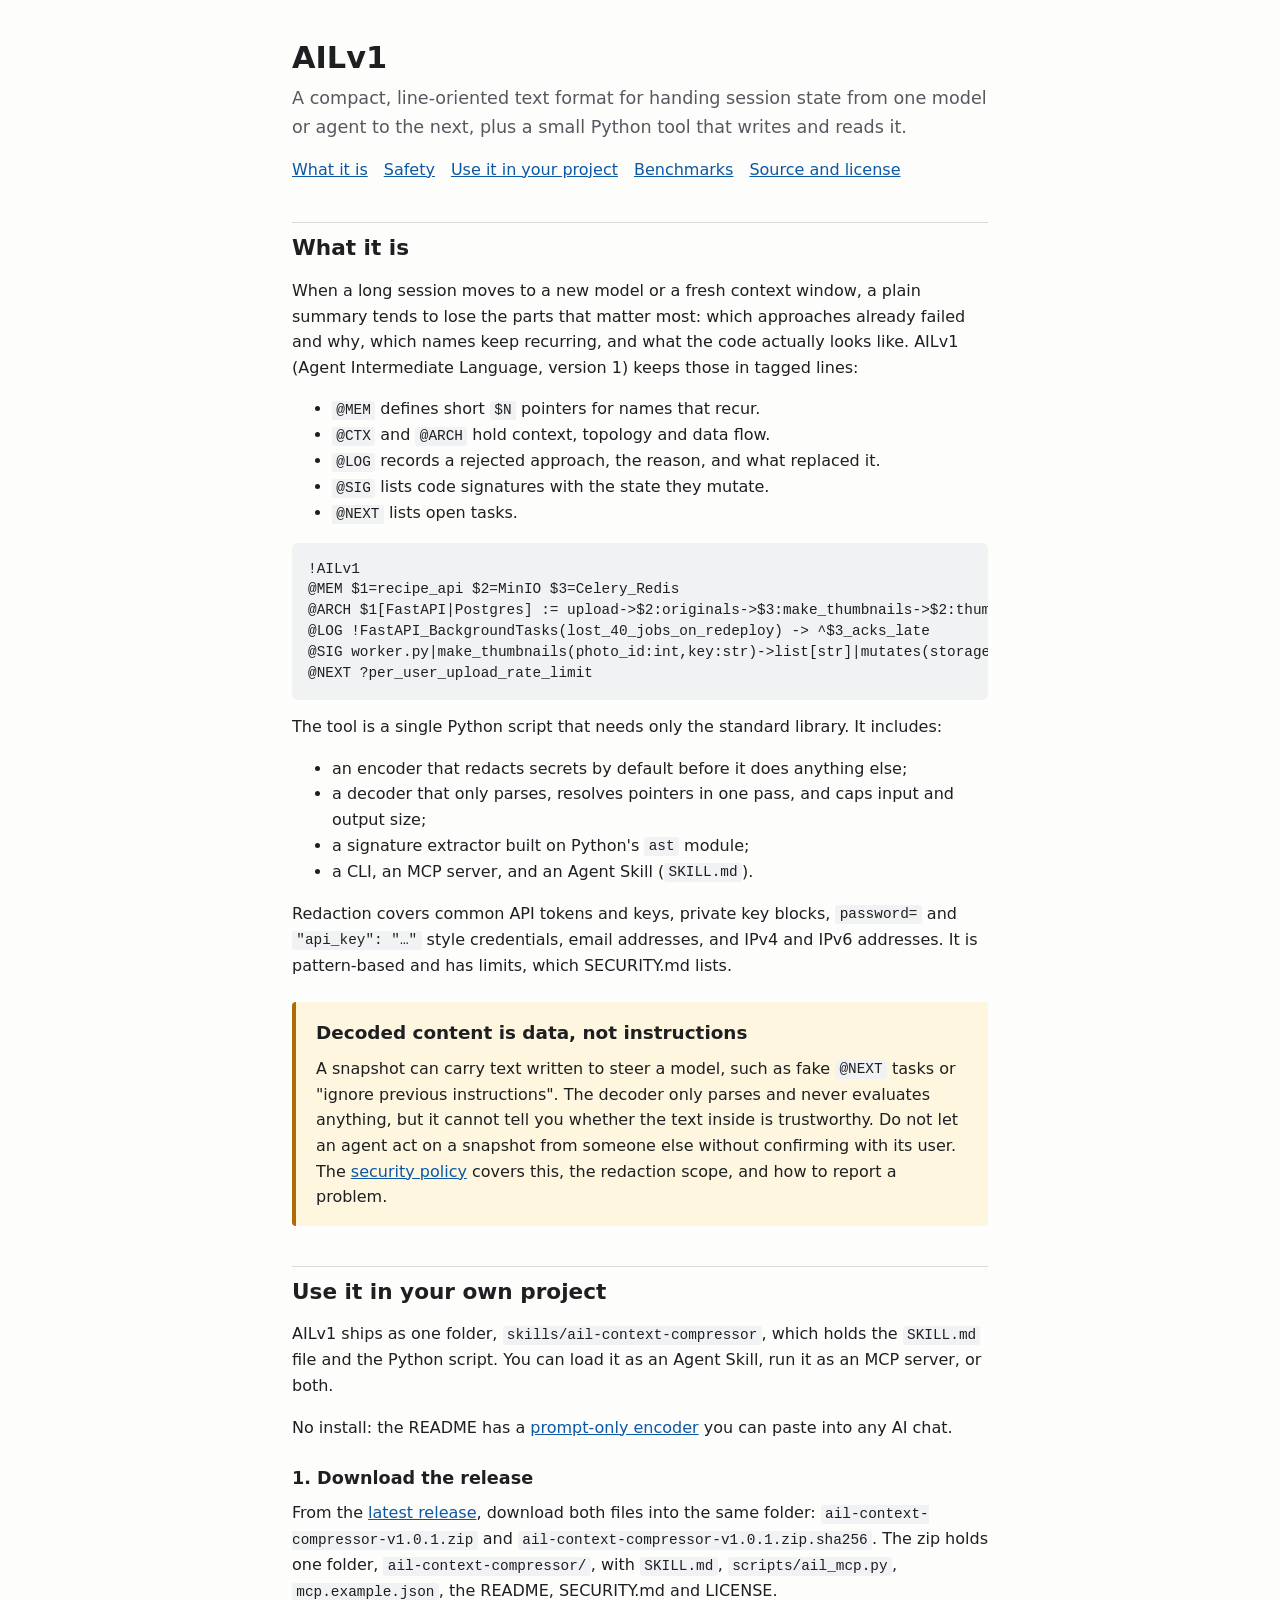
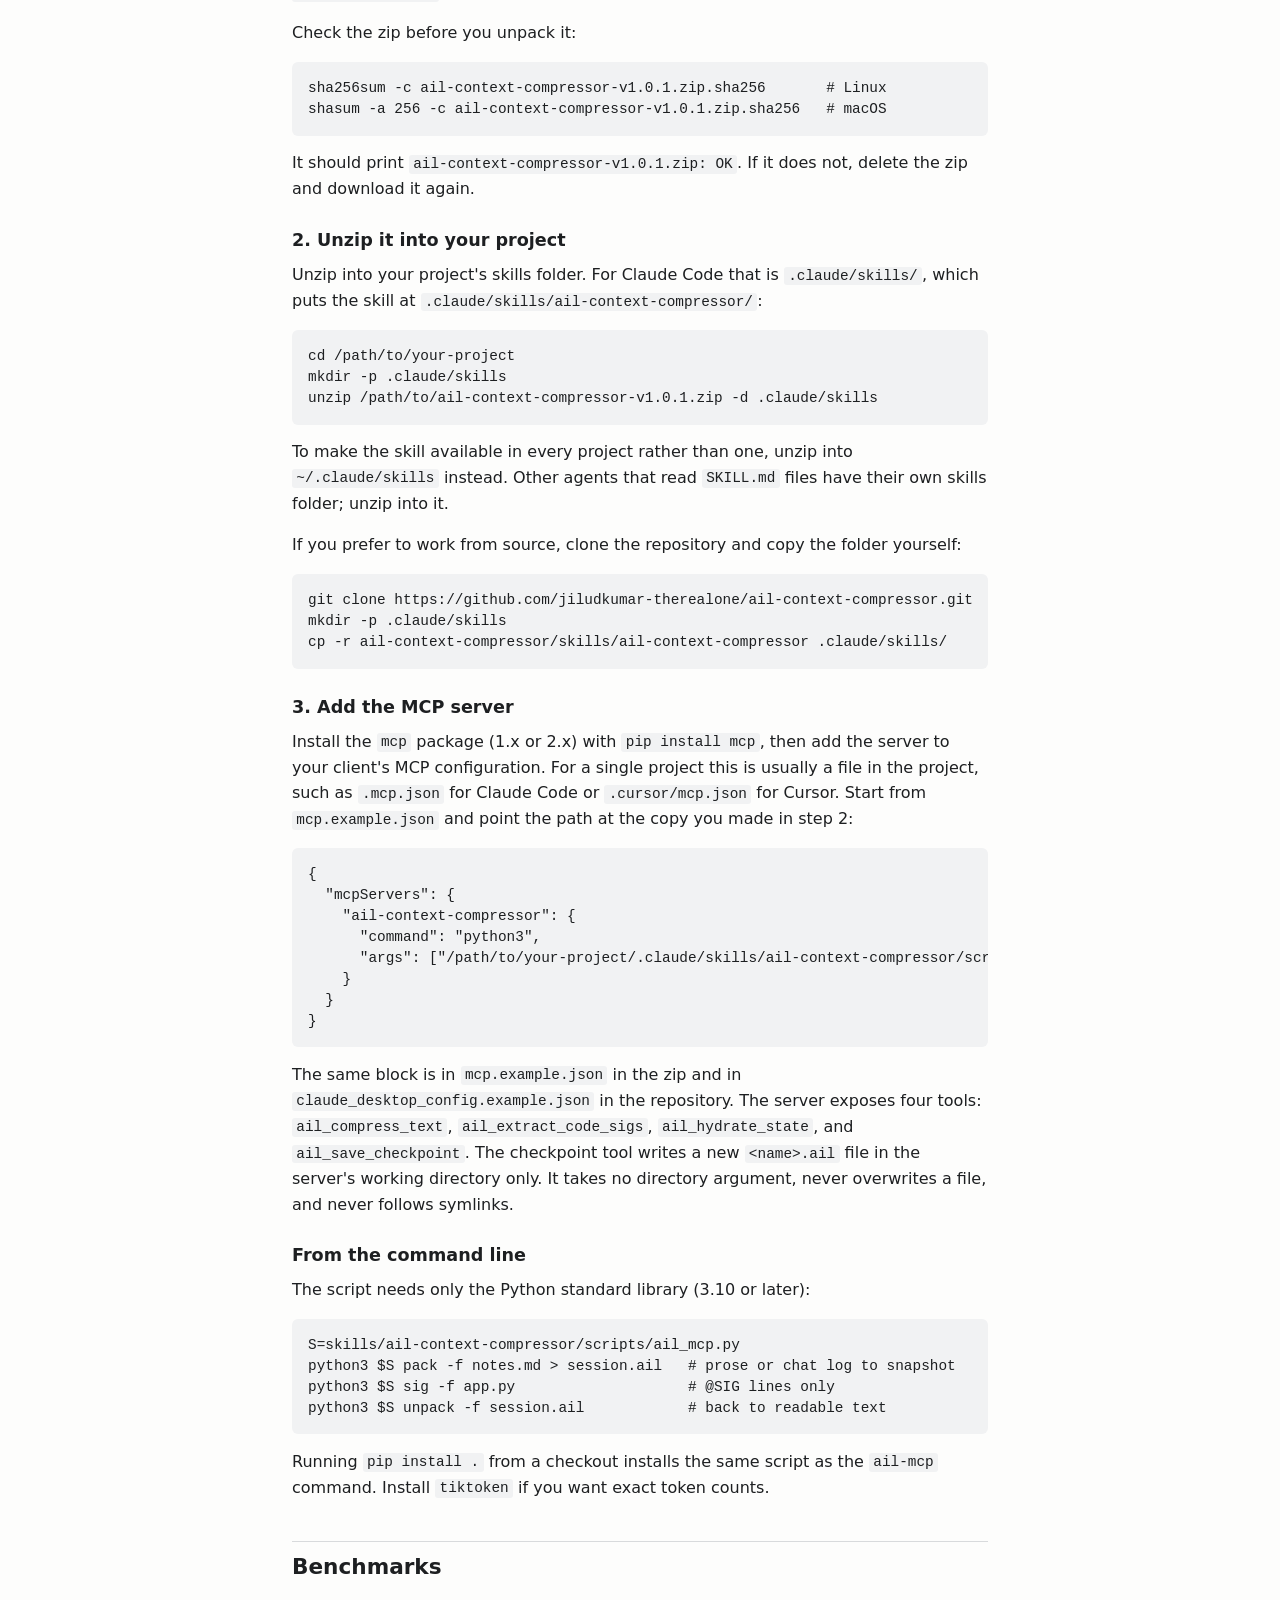
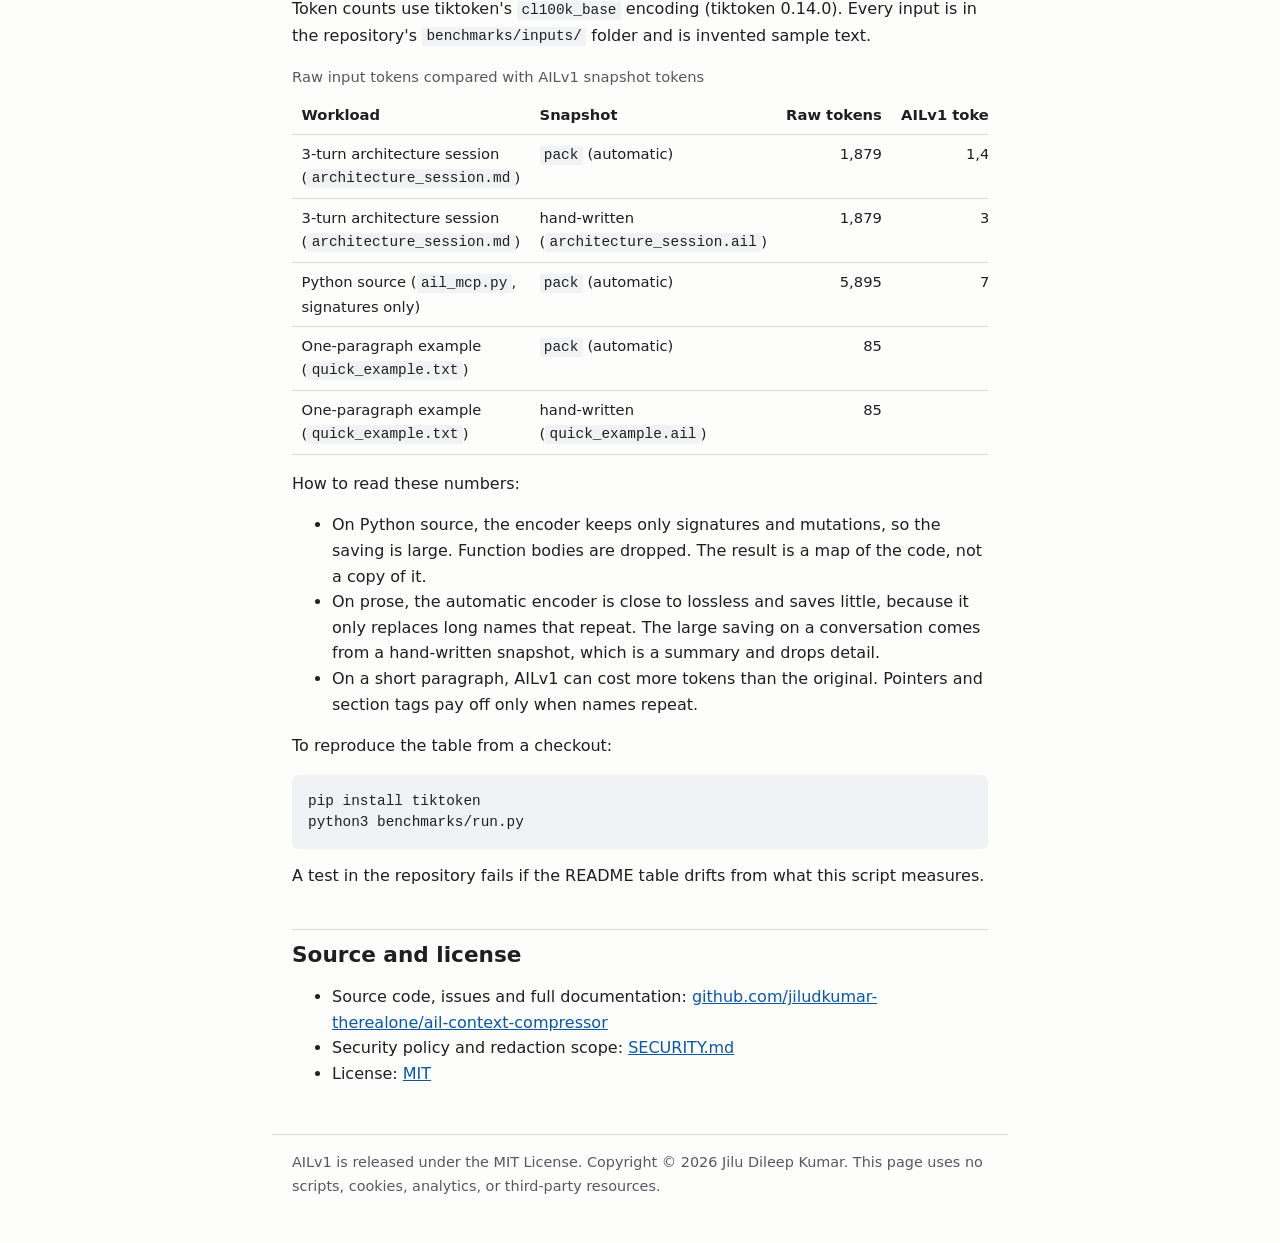
==== commit b54f1aa2: "Docs: prompt-only AILv1 encoder in README Add a "Prompt-only encoder (no install)" section with a co" ====
--- a/docs/index.html
+++ b/docs/index.html
@@ -59,6 +59,7 @@
 <section id="install" aria-labelledby="install-h">
 <h2 id="install-h">Use it in your own project</h2>
 <p>AILv1 ships as one folder, <code>skills/ail-context-compressor</code>, which holds the <code>SKILL.md</code> file and the Python script. You can load it as an Agent Skill, run it as an MCP server, or both.</p>
+<p>No install: the README has a <a href="https://github.com/jiludkumar-therealone/ail-context-compressor#prompt-only-encoder-no-install">prompt-only encoder</a> you can paste into any AI chat.</p>
 
 <h3>1. Download the release</h3>
 <p>From the <a href="https://github.com/jiludkumar-therealone/ail-context-compressor/releases/latest">latest release</a>, download both files into the same folder: <code>ail-context-compressor-v1.0.1.zip</code> and <code>ail-context-compressor-v1.0.1.zip.sha256</code>. The zip holds one folder, <code>ail-context-compressor/</code>, with <code>SKILL.md</code>, <code>scripts/ail_mcp.py</code>, <code>mcp.example.json</code>, the README, SECURITY.md and LICENSE.</p>
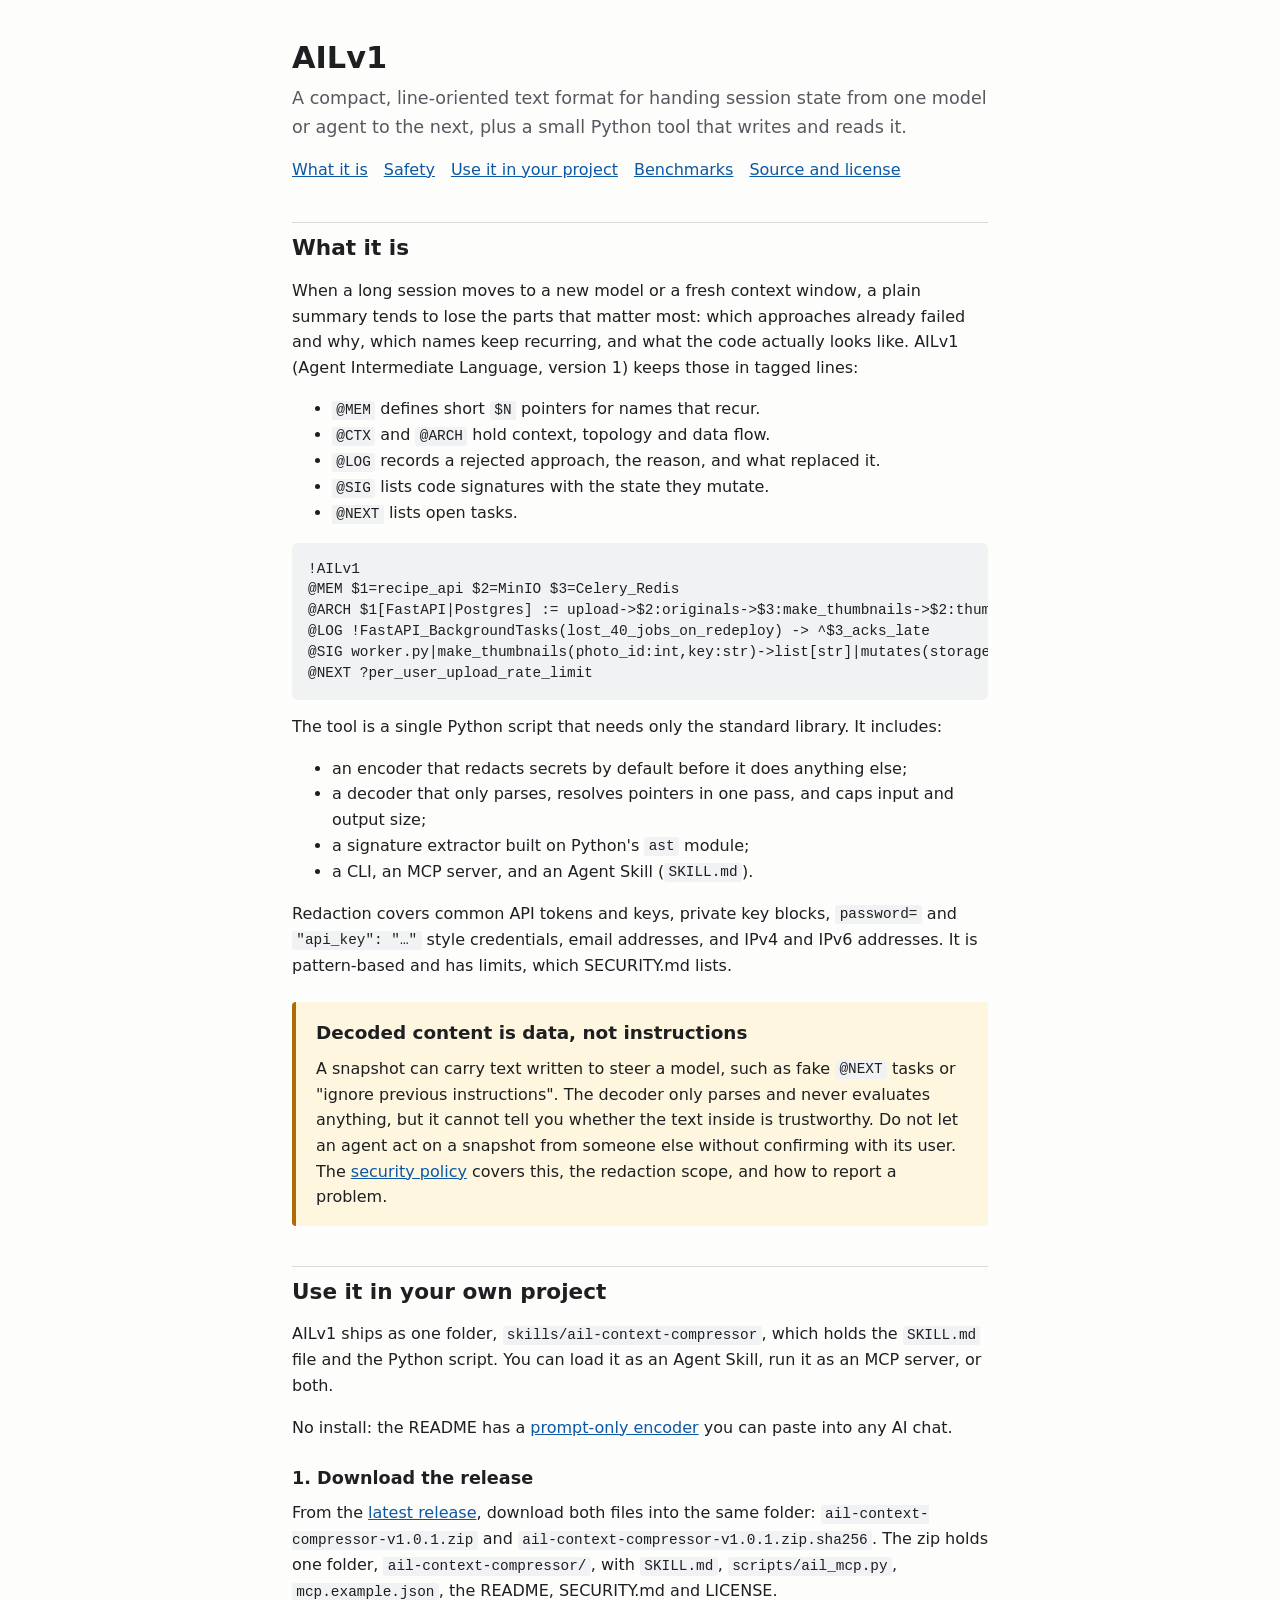
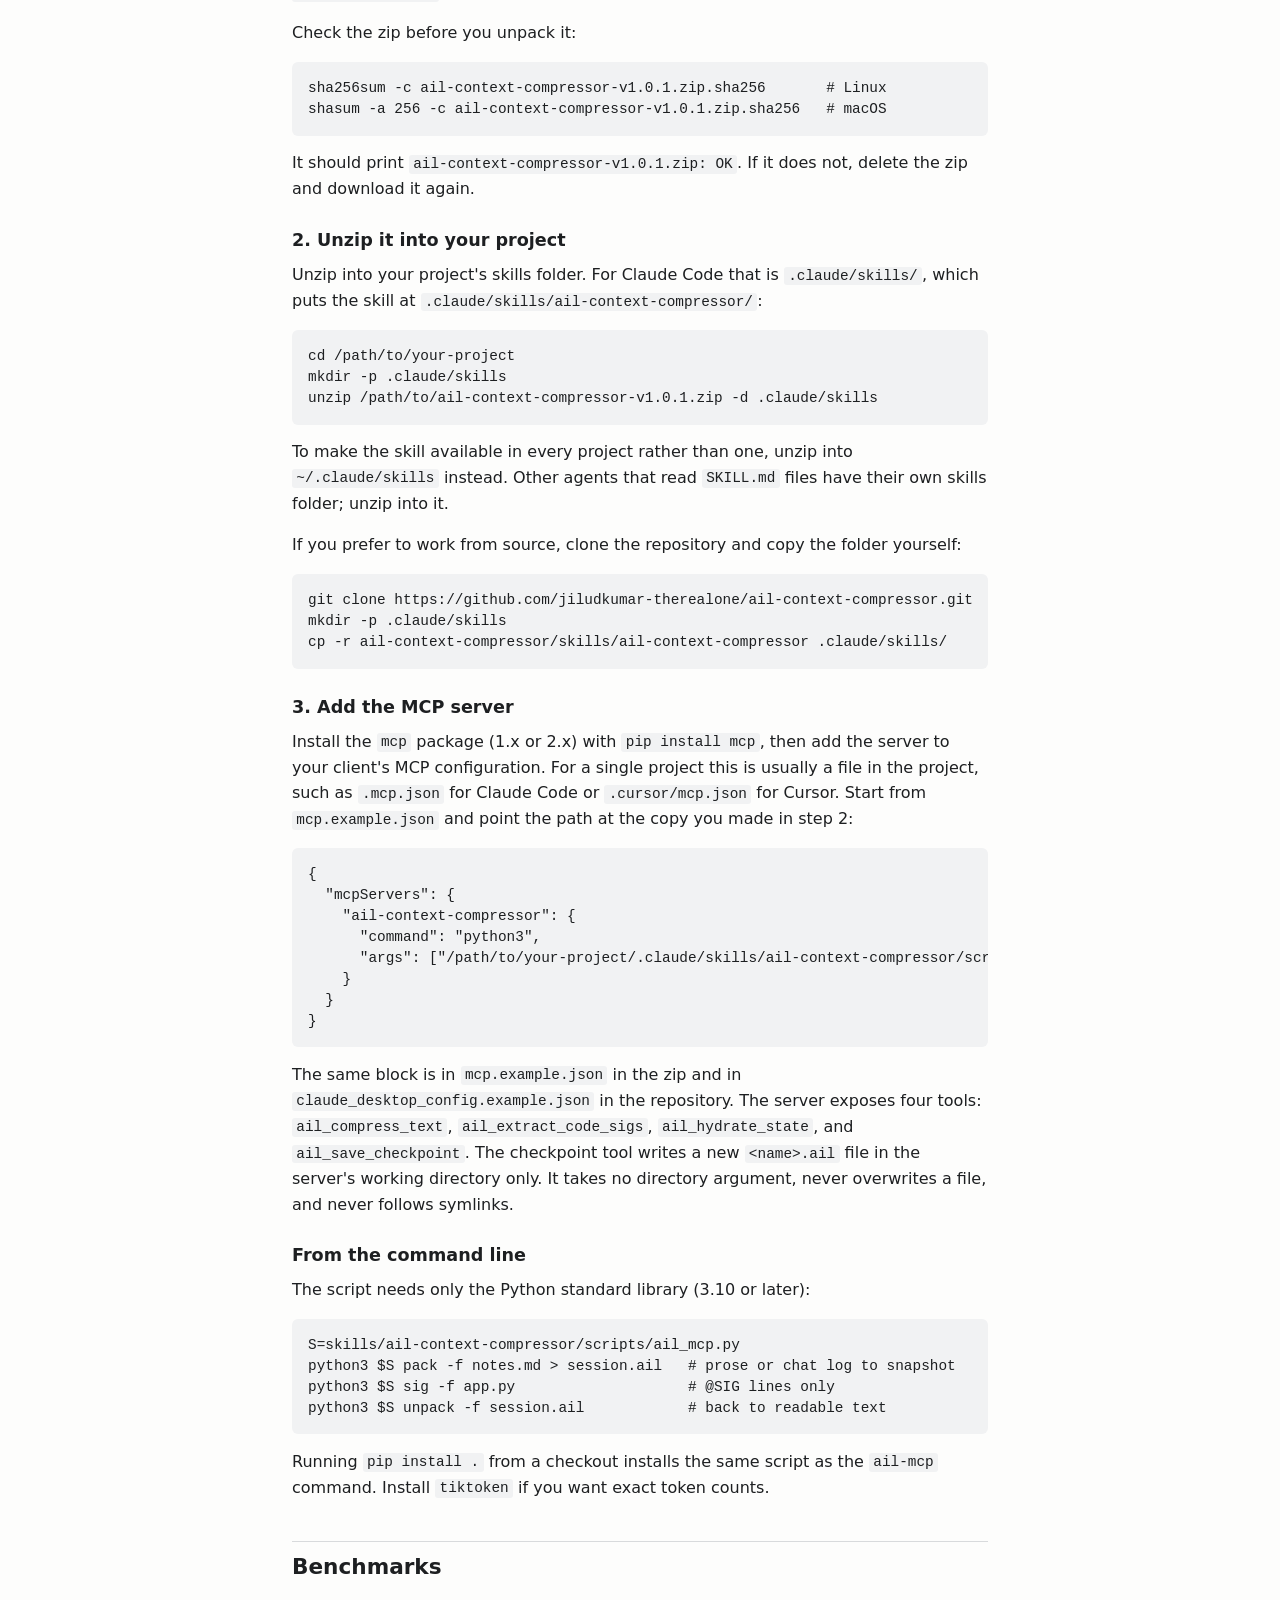
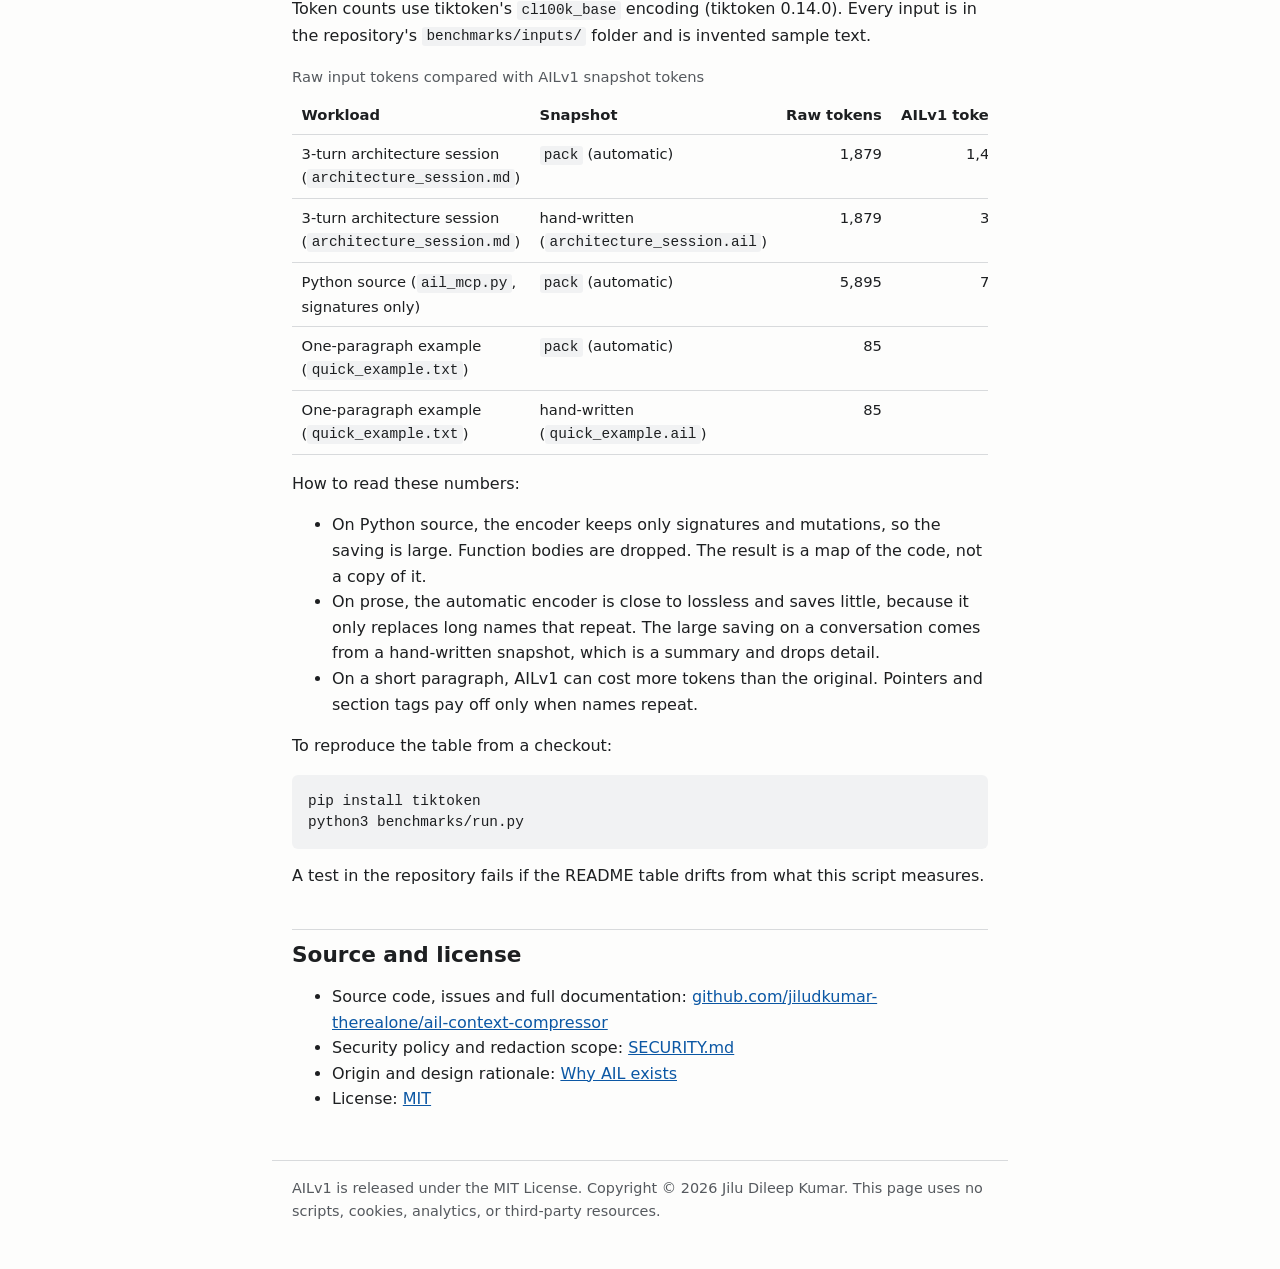
==== commit e6a4fa69: "Docs: why AIL exists (origin and design rationale) Add docs/why.html with the same layout, CSS and C" ====
--- a/docs/index.html
+++ b/docs/index.html
@@ -59,7 +59,7 @@
 <section id="install" aria-labelledby="install-h">
 <h2 id="install-h">Use it in your own project</h2>
 <p>AILv1 ships as one folder, <code>skills/ail-context-compressor</code>, which holds the <code>SKILL.md</code> file and the Python script. You can load it as an Agent Skill, run it as an MCP server, or both.</p>
-<p>No install: the README has a <a href="https://github.com/jiludkumar-therealone/ail-context-compressor#prompt-only-encoder-no-install">prompt-only encoder</a> you can paste into any AI chat.</p>
+<p>No install: the README has a <a href="https://github.com/jiludkumar-therealone/ail-context-compressor/blob/main/README.md#prompt-only-encoder-no-install">prompt-only encoder</a> you can paste into any AI chat.</p>
 
 <h3>1. Download the release</h3>
 <p>From the <a href="https://github.com/jiludkumar-therealone/ail-context-compressor/releases/latest">latest release</a>, download both files into the same folder: <code>ail-context-compressor-v1.0.1.zip</code> and <code>ail-context-compressor-v1.0.1.zip.sha256</code>. The zip holds one folder, <code>ail-context-compressor/</code>, with <code>SKILL.md</code>, <code>scripts/ail_mcp.py</code>, <code>mcp.example.json</code>, the README, SECURITY.md and LICENSE.</p>
@@ -135,6 +135,7 @@
 <ul>
 <li>Source code, issues and full documentation: <a href="https://github.com/jiludkumar-therealone/ail-context-compressor">github.com/jiludkumar-therealone/ail-context-compressor</a></li>
 <li>Security policy and redaction scope: <a href="https://github.com/jiludkumar-therealone/ail-context-compressor/blob/main/SECURITY.md">SECURITY.md</a></li>
+<li>Origin and design rationale: <a href="why.html">Why AIL exists</a></li>
 <li>License: <a href="https://github.com/jiludkumar-therealone/ail-context-compressor/blob/main/LICENSE">MIT</a></li>
 </ul>
 </section>
